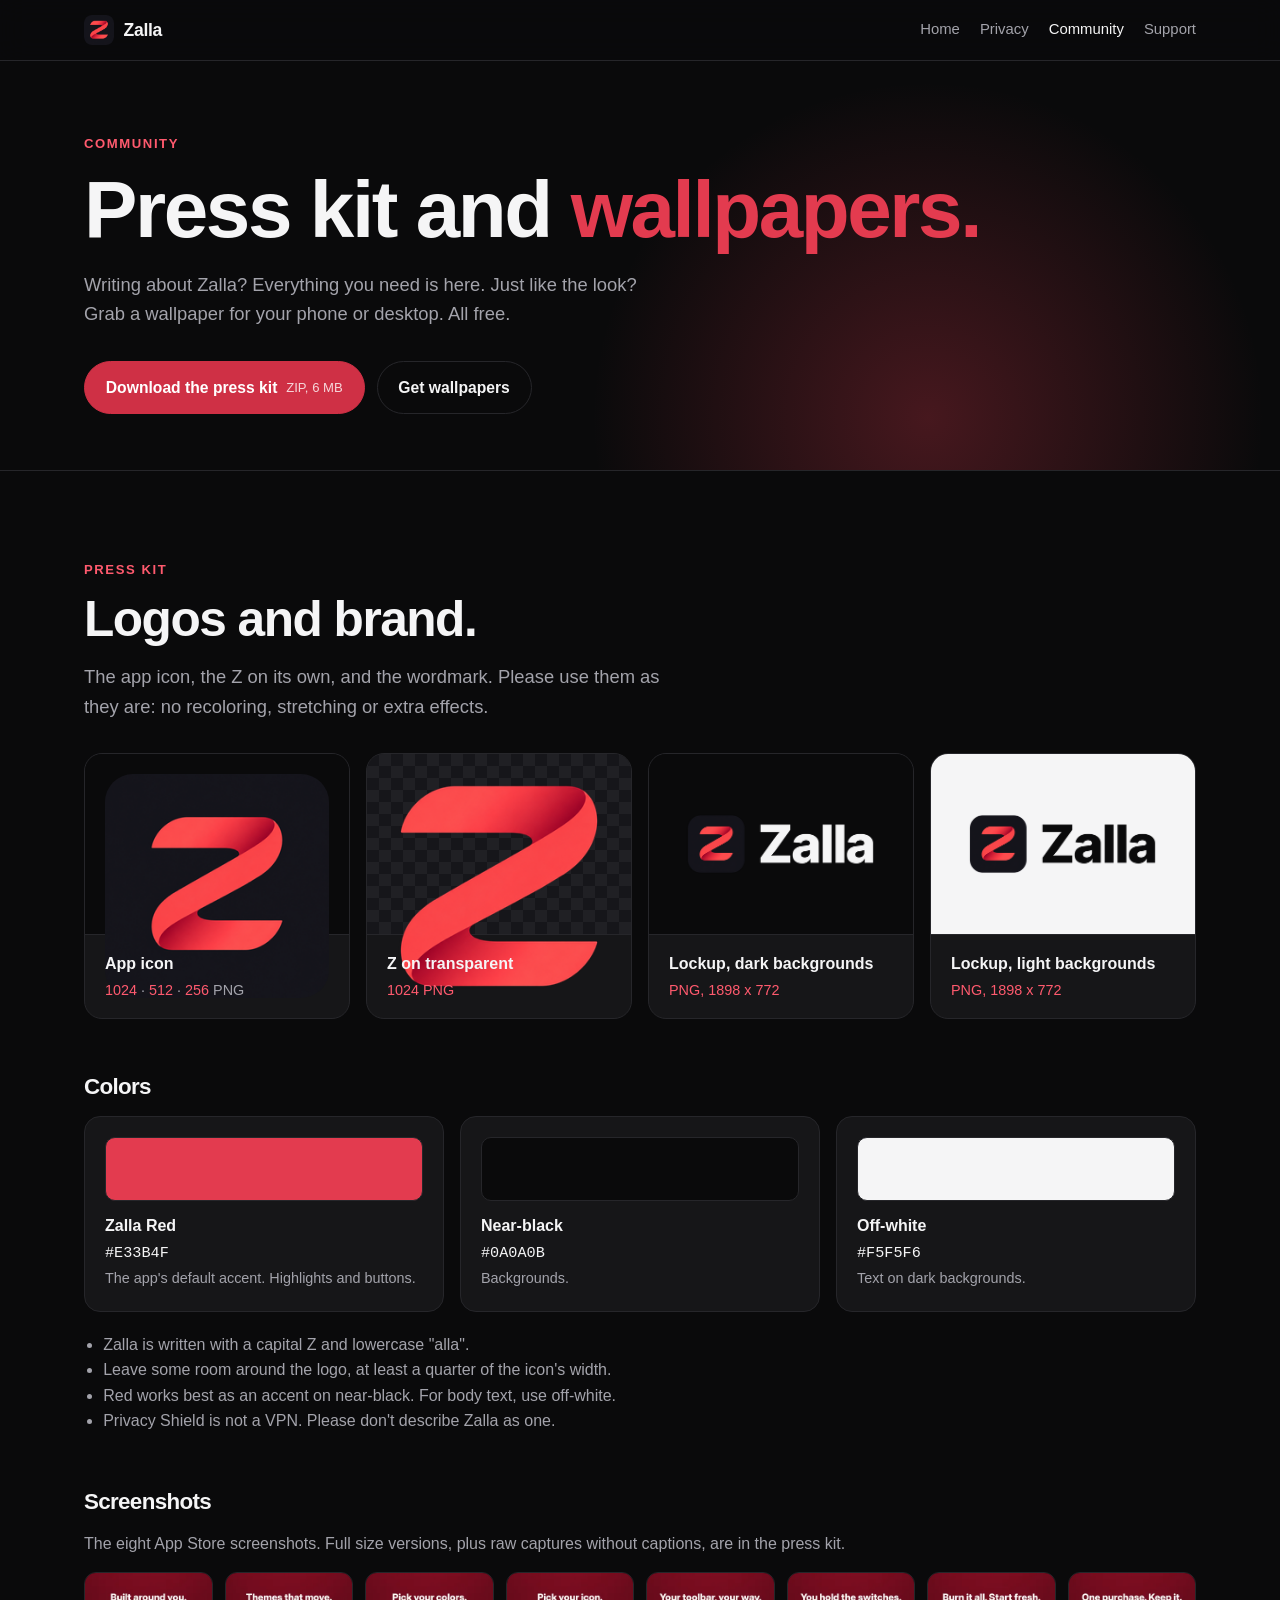
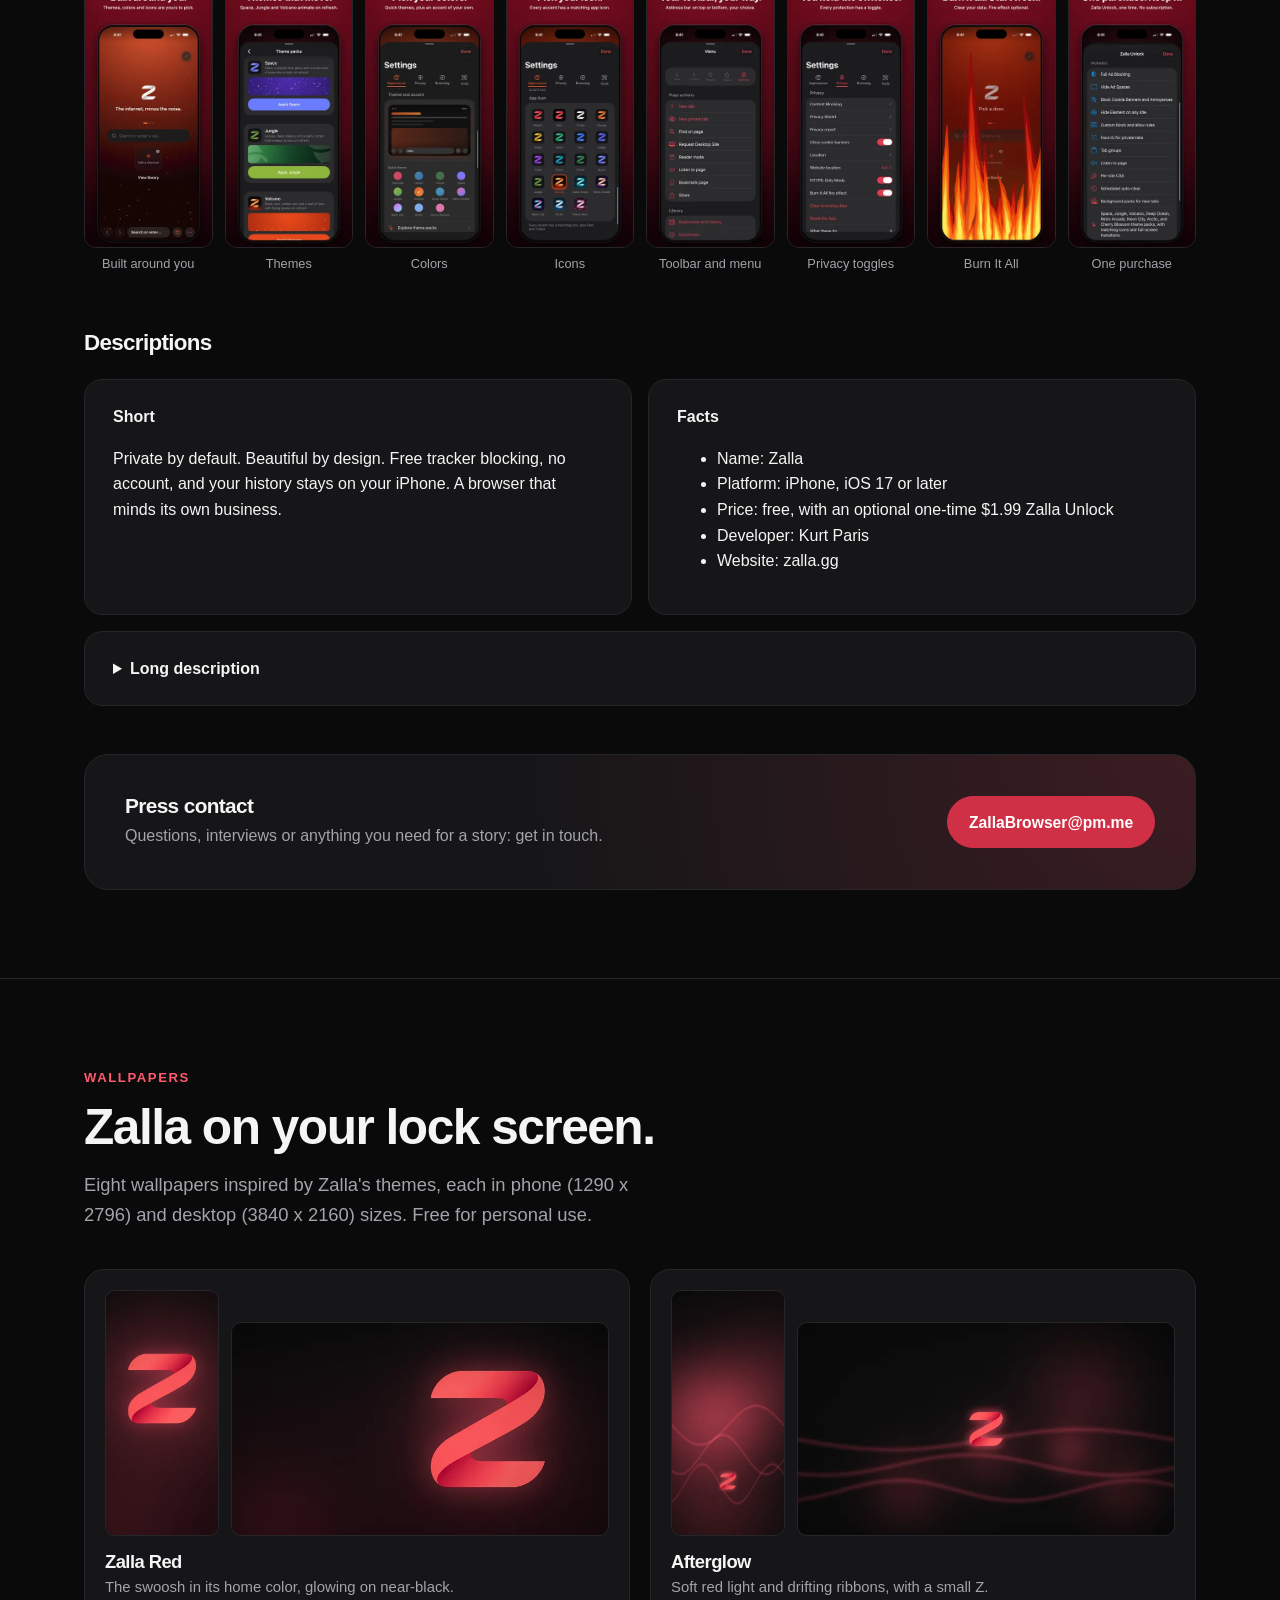
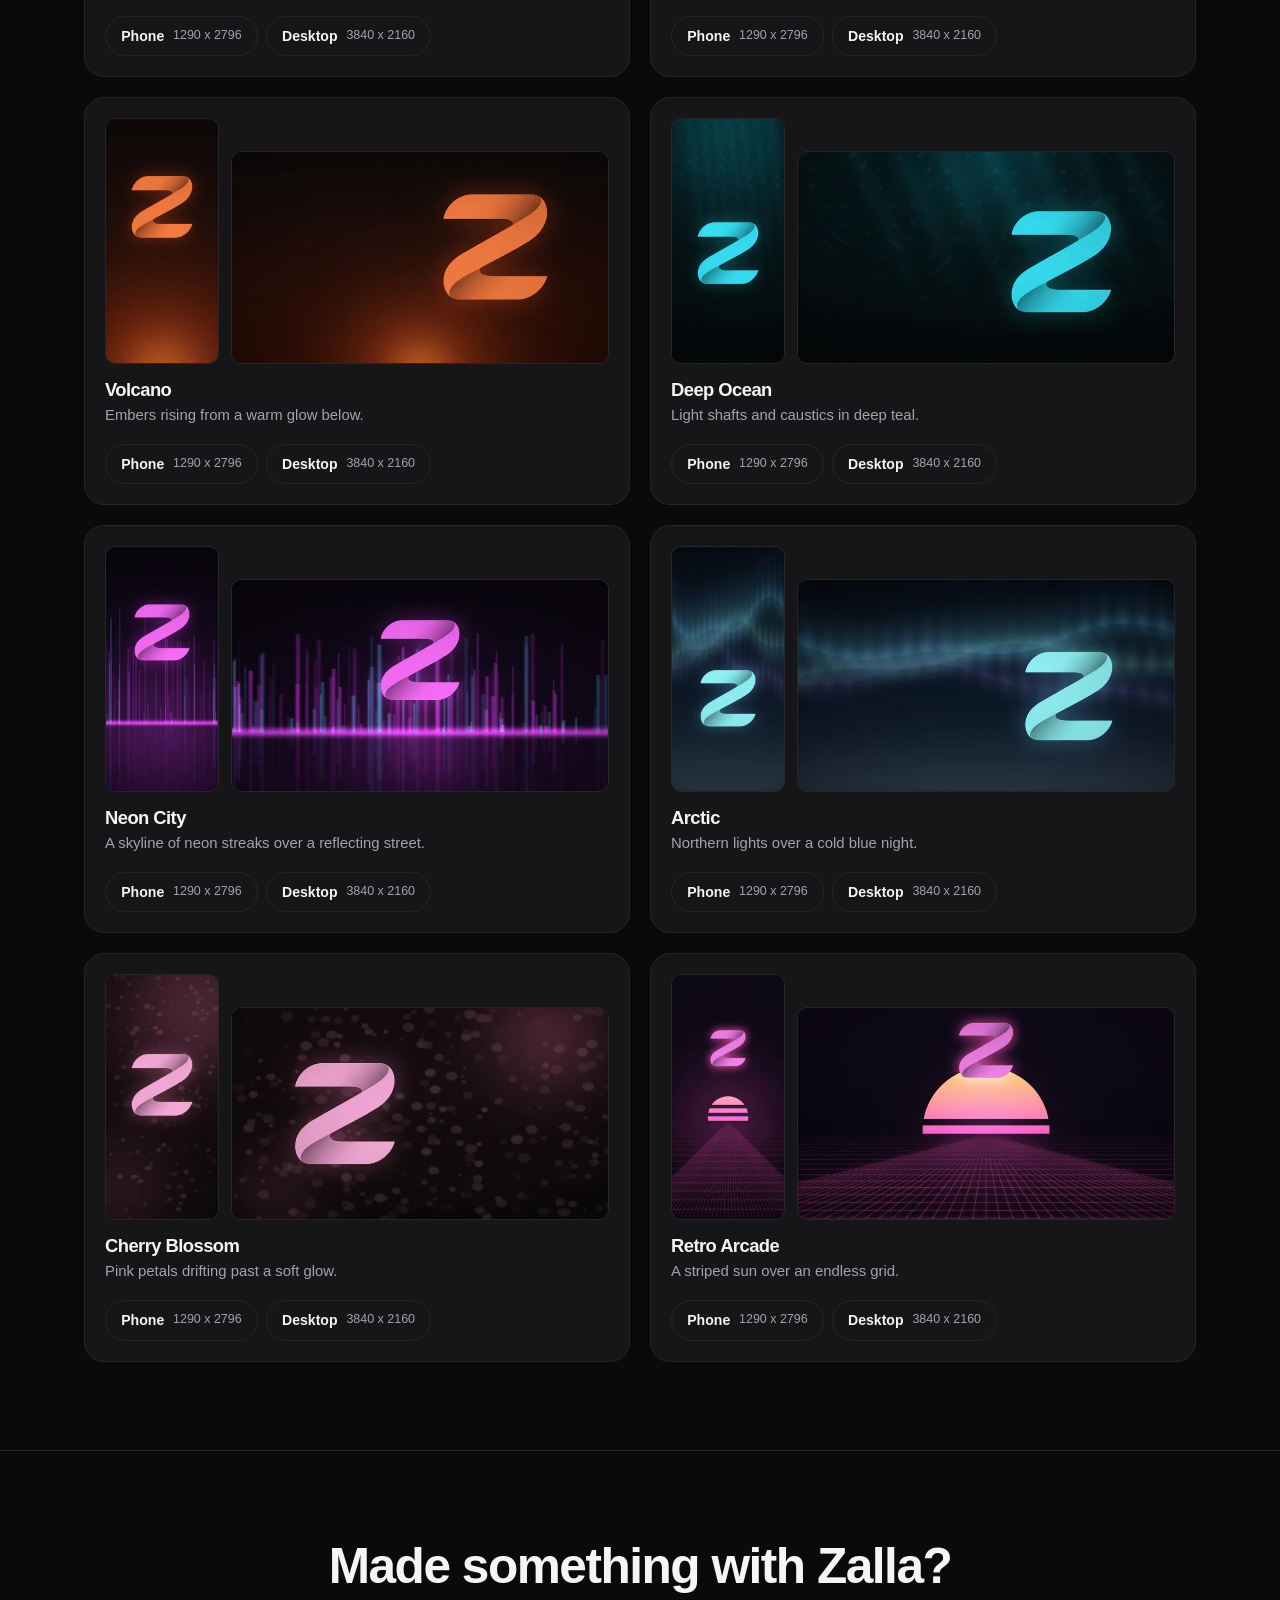
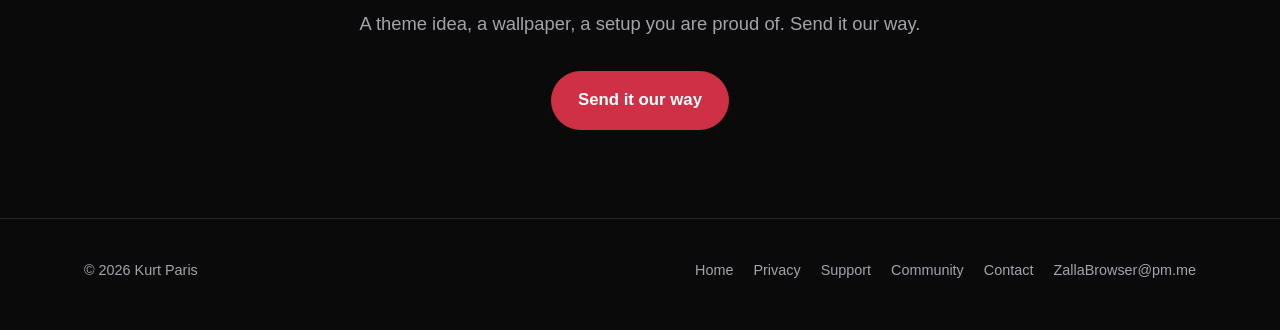
==== community/index.html @ c410292d "Community page: press kit and wallpapers" ====
<!DOCTYPE html>
<html lang="en">
<head>
<meta charset="utf-8">
<meta name="viewport" content="width=device-width, initial-scale=1">
<title>Community and press kit · Zalla</title>
<meta name="description" content="Zalla press kit with logos, brand colors, screenshots and descriptions, plus free Zalla wallpapers for iPhone and desktop.">
<link rel="canonical" href="https://zalla.gg/community/">
<meta name="theme-color" content="#0a0a0b">
<meta name="color-scheme" content="dark">
<meta name="author" content="Kurt Paris">
<link rel="icon" href="/favicon.ico" sizes="48x48">
<link rel="icon" href="/favicon.svg" type="image/svg+xml">
<link rel="icon" href="/favicon-32.png" type="image/png" sizes="32x32">
<link rel="icon" href="/favicon-16.png" type="image/png" sizes="16x16">
<link rel="apple-touch-icon" href="/apple-touch-icon.png">
<link rel="manifest" href="/site.webmanifest">
<meta property="og:type" content="website">
<meta property="og:site_name" content="Zalla">
<meta property="og:locale" content="en_US">
<meta property="og:url" content="https://zalla.gg/community/">
<meta property="og:title" content="Zalla Community: press kit and wallpapers">
<meta property="og:description" content="Logos, screenshots and brand colors for writing about Zalla, and free wallpapers for your phone and desktop.">
<meta property="og:image" content="https://zalla.gg/assets/og.png">
<meta property="og:image:secure_url" content="https://zalla.gg/assets/og.png">
<meta property="og:image:type" content="image/png">
<meta property="og:image:width" content="1200">
<meta property="og:image:height" content="630">
<meta property="og:image:alt" content="Zalla app icon and the Zalla new tab page on iPhone, with the line Built around you.">
<meta name="twitter:card" content="summary_large_image">
<meta name="twitter:title" content="Zalla Community: press kit and wallpapers">
<meta name="twitter:description" content="Logos, screenshots and brand colors for writing about Zalla, and free wallpapers for your phone and desktop.">
<meta name="twitter:image" content="https://zalla.gg/assets/og.png">
<meta name="twitter:image:alt" content="Zalla app icon and the Zalla new tab page on iPhone, with the line Built around you.">
<link rel="stylesheet" href="/assets/site.css">
<script type="application/ld+json">{"@context":"https://schema.org","@type":"WebPage","name":"Zalla Community: press kit and wallpapers","url":"https://zalla.gg/community/","isPartOf":{"@id":"https://zalla.gg/#website"},"inLanguage":"en"}</script>
</head>
<body><a class="skip" href="#main">Skip to content</a>

<header class="site-header">
  <div class="wrap">
    <a class="brand" href="/"><img src="/assets/icon-192.png" alt="" width="30" height="30"> Zalla</a>
    <nav class="site-nav" aria-label="Main">
      <a href="/">Home</a>
      <a href="/privacy/">Privacy</a>
      <a href="/community/" aria-current="page">Community</a>
      <a href="/support/">Support</a>
    </nav>
  </div>
</header>
<main id="main">
<section class="hero community-hero" style="border-top:0">
  <div class="wrap">
    <p class="eyebrow">Community</p>
    <h1>Press kit and <em>wallpapers.</em></h1>
    <p class="lede">Writing about Zalla? Everything you need is here. Just like the look? Grab a wallpaper for your phone or desktop. All free.</p>
    <div class="actions">
      <a class="btn btn-red" href="/community/zalla-press-kit.zip" download>Download the press kit <span class="btn-note">ZIP, 6 MB</span></a>
      <a class="btn" href="#wallpapers">Get wallpapers</a>
    </div>
  </div>
</section>

<section id="press">
  <div class="wrap">
    <p class="eyebrow">Press kit</p>
    <h2>Logos and brand.</h2>
    <p class="lede">The app icon, the Z on its own, and the wordmark. Please use them as they are: no recoloring, stretching or extra effects.</p>
    <div class="logo-grid">
      <figure class="logo-card"><div class="logo-stage dark"><img src="/community/press/zalla-icon-256.png" width="128" height="128" loading="lazy" decoding="async" alt="Zalla app icon" style="border-radius:28px"></div><figcaption><strong>App icon</strong><span><a href="/community/press/zalla-icon-1024.png" download>1024</a> · <a href="/community/press/zalla-icon-512.png" download>512</a> · <a href="/community/press/zalla-icon-256.png" download>256</a> PNG</span></figcaption></figure>
      <figure class="logo-card"><div class="logo-stage checker"><img src="/community/press/zalla-z-transparent-preview.webp" width="128" height="128" loading="lazy" decoding="async" alt="Zalla Z swoosh on a transparent background"></div><figcaption><strong>Z on transparent</strong><span><a href="/community/press/zalla-z-transparent-1024.png" download>1024 PNG</a></span></figcaption></figure>
      <figure class="logo-card"><div class="logo-stage dark"><img src="/community/press/zalla-lockup-on-dark-preview.webp" width="474" height="193" loading="lazy" decoding="async" alt="Zalla icon and wordmark for dark backgrounds"></div><figcaption><strong>Lockup, dark backgrounds</strong><span><a href="/community/press/zalla-lockup-on-dark.png" download>PNG, 1898 x 772</a></span></figcaption></figure>
      <figure class="logo-card"><div class="logo-stage light"><img src="/community/press/zalla-lockup-on-light-preview.webp" width="474" height="193" loading="lazy" decoding="async" alt="Zalla icon and wordmark for light backgrounds"></div><figcaption><strong>Lockup, light backgrounds</strong><span><a href="/community/press/zalla-lockup-on-light.png" download>PNG, 1898 x 772</a></span></figcaption></figure>
    </div>

    <h3 class="sub">Colors</h3>
    <div class="swatches">
      <div class="swatch"><span class="chipc" style="background:#E33B4F"></span><strong>Zalla Red</strong><code>#E33B4F</code><span>The app's default accent. Highlights and buttons.</span></div>
      <div class="swatch"><span class="chipc" style="background:#0A0A0B"></span><strong>Near-black</strong><code>#0A0A0B</code><span>Backgrounds.</span></div>
      <div class="swatch"><span class="chipc" style="background:#F5F5F6"></span><strong>Off-white</strong><code>#F5F5F6</code><span>Text on dark backgrounds.</span></div>
    </div>
    <ul class="usage">
      <li>Zalla is written with a capital Z and lowercase "alla".</li>
      <li>Leave some room around the logo, at least a quarter of the icon's width.</li>
      <li>Red works best as an accent on near-black. For body text, use off-white.</li>
      <li>Privacy Shield is not a VPN. Please don't describe Zalla as one.</li>
    </ul>

    <h3 class="sub">Screenshots</h3>
    <p class="muted">The eight App Store screenshots. Full size versions, plus raw captures without captions, are in the press kit.</p>
    <div class="slides">
      <figure><img src="/community/press/slides/01-built-around-you.webp" width="300" height="649" loading="lazy" decoding="async" alt="App Store screenshot: Built around you"><figcaption>Built around you</figcaption></figure>
      <figure><img src="/community/press/slides/02-themes.webp" width="300" height="649" loading="lazy" decoding="async" alt="App Store screenshot: Themes"><figcaption>Themes</figcaption></figure>
      <figure><img src="/community/press/slides/03-colors.webp" width="300" height="649" loading="lazy" decoding="async" alt="App Store screenshot: Colors"><figcaption>Colors</figcaption></figure>
      <figure><img src="/community/press/slides/04-icons.webp" width="300" height="649" loading="lazy" decoding="async" alt="App Store screenshot: Icons"><figcaption>Icons</figcaption></figure>
      <figure><img src="/community/press/slides/05-toolbar-menu.webp" width="300" height="649" loading="lazy" decoding="async" alt="App Store screenshot: Toolbar and menu"><figcaption>Toolbar and menu</figcaption></figure>
      <figure><img src="/community/press/slides/06-toggles.webp" width="300" height="649" loading="lazy" decoding="async" alt="App Store screenshot: Privacy toggles"><figcaption>Privacy toggles</figcaption></figure>
      <figure><img src="/community/press/slides/07-burn-it-all.webp" width="300" height="649" loading="lazy" decoding="async" alt="App Store screenshot: Burn It All"><figcaption>Burn It All</figcaption></figure>
      <figure><img src="/community/press/slides/08-one-purchase.webp" width="300" height="649" loading="lazy" decoding="async" alt="App Store screenshot: One purchase"><figcaption>One purchase</figcaption></figure>
    </div>

    <h3 class="sub">Descriptions</h3>
    <div class="duo">
      <section class="doc-card"><h4>Short</h4><p>Private by default. Beautiful by design. Free tracker blocking, no account, and your history stays on your iPhone. A browser that minds its own business.</p></section>
      <section class="doc-card"><h4>Facts</h4><ul><li>Name: Zalla</li><li>Platform: iPhone, iOS 17 or later</li><li>Price: free, with an optional one-time $1.99 Zalla Unlock</li><li>Developer: Kurt Paris</li><li>Website: zalla.gg</li></ul></section>
    </div>
    <details class="doc-card longdesc"><summary>Long description</summary>
<p>Zalla is a private, local-first web browser for iPhone. Built around you.</p>
<p>Private by default. Beautiful by design.</p>
<p>There is no account, no sign-in and no analytics. Your history, bookmarks and settings live on your iPhone, which is conveniently where you are.</p>
<h4>Privacy, without the homework</h4>
<ul>
<li>Blocks known trackers and common ad networks, free and on by default</li>
<li>HTTPS-Only mode, on by default, with a clear warning before an insecure page</li>
<li>Private tabs with their own throwaway website storage, kept out of your history</li>
<li>Cookie banner closer that only ever picks reject or necessary, never accept</li>
<li>Privacy Report that counts what Zalla actually did: links cleaned, HTTPS upgrades and banners closed. No made-up &quot;trackers blocked&quot; number</li>
<li>Website location is Ask by default, or Never. A site you allow gets your location through Apple&#x27;s web engine. Zalla itself never receives it</li>
</ul>
<h4>Privacy Shield (not a VPN)</h4>
<ul>
<li>Cleans tracking tags like utm_source and fbclid out of links</li>
<li>Trims the referrer, so the next site sees where you came from, not the exact page</li>
<li>Optional fingerprinting protection</li>
<li>Optional encrypted DNS for Zalla&#x27;s own requests. iOS does not let an app change this for web pages, and we would rather say so than pretend</li>
<li>Use your own HTTP or SOCKS5 proxy, if you have one</li>
</ul>
<p>Privacy Shield does not hide your IP address. Sites and your search engine still see the requests you make.</p>
<h4>Burn It All</h4>
<p>One button closes every tab, erases history, cookies and site data, then opens a fresh tab so nothing lingers. It asks first. Bookmarks and downloads stay put. The fire effect is optional.</p>
<h4>Search your way</h4>
<ul>
<li>Pick from several popular search engines, or add your own</li>
<li>Press and hold the engine label to switch</li>
<li>Optional city for local searches, typed by you and stored on your iPhone. No GPS</li>
</ul>
<h4>Make it yours</h4>
<ul>
<li>Address bar on top or bottom, with Classic, Compact or Quick Action toolbars</li>
<li>Themes, a custom accent color and matching app icons</li>
<li>New tab page with your shortcuts, backgrounds and short sayings</li>
<li>Home Screen and Lock Screen widgets: Search, Favorites, Burn It All and Privacy Report</li>
<li>Quick actions on the app icon</li>
</ul>
<h4>Everyday tools</h4>
<ul>
<li>Reader mode, find on page, page zoom and request desktop site</li>
<li>Downloads, plus Export As for images (PNG, JPEG and HEIC where your iPhone supports them)</li>
<li>Tab restore, swipe to close tabs, pull to refresh, edge swipe back and forward</li>
<li>Network speed test, run only when you tap it</li>
<li>Works with Apple Passwords through AutoFill. Zalla has no password vault of its own, on purpose</li>
</ul>
<h4>Zalla Unlock (one time, no subscription)</h4>
<p>The browser is free. One optional purchase adds:</p>
<ul>
<li>Full ad blocking, hidden ad spaces, and cookie banner and annoyance lists</li>
<li>Hide Element on any site, plus custom block and allow rules</li>
<li>Face ID for private tabs</li>
<li>Tab groups, listen to page and per-site CSS</li>
<li>Scheduled auto-clear</li>
<li>Background packs and eight animated theme packs with matching icons</li>
</ul>
<p>There is also a tip jar. Tips are a thank you and unlock nothing, apart from our gratitude.</p>
<h4>Made by one person</h4>
<p>Zalla is built by Kurt Paris, a solo developer. Feedback really does steer what happens next: ZallaBrowser@pm.me</p>
<p>Requires iOS 17 or later.</p>
<p>Support: zalla.gg/support</p>
<p>Privacy: zalla.gg/privacy</p>
    </details>

    <div class="contact-card press-contact">
      <div><h3>Press contact</h3><p class="muted">Questions, interviews or anything you need for a story: get in touch.</p></div>
      <a class="btn btn-red" href="mailto:ZallaBrowser@pm.me?subject=Zalla%20press">ZallaBrowser@pm.me</a>
    </div>
  </div>
</section>

<section id="wallpapers">
  <div class="wrap">
    <p class="eyebrow">Wallpapers</p>
    <h2>Zalla on your lock screen.</h2>
    <p class="lede">Eight wallpapers inspired by Zalla's themes, each in phone (1290 x 2796) and desktop (3840 x 2160) sizes. Free for personal use.</p>
    <div class="wp-grid">
      <article class="wp">
        <div class="wp-shots">
          <img class="wp-phone" src="/community/wallpapers/thumbs/zalla-red-phone.webp" width="360" height="780" loading="lazy" decoding="async" alt="Zalla Red wallpaper, phone size">
          <img class="wp-desk" src="/community/wallpapers/thumbs/zalla-red-desktop.webp" width="720" height="405" loading="lazy" decoding="async" alt="Zalla Red wallpaper, desktop size">
        </div>
        <h3>Zalla Red</h3>
        <p>The swoosh in its home color, glowing on near-black.</p>
        <div class="wp-dl"><a class="btn btn-sm" href="/community/wallpapers/zalla-red-phone.jpg" download>Phone <span>1290 x 2796</span></a><a class="btn btn-sm" href="/community/wallpapers/zalla-red-desktop.jpg" download>Desktop <span>3840 x 2160</span></a></div>
      </article>
      <article class="wp">
        <div class="wp-shots">
          <img class="wp-phone" src="/community/wallpapers/thumbs/zalla-afterglow-phone.webp" width="360" height="780" loading="lazy" decoding="async" alt="Afterglow wallpaper, phone size">
          <img class="wp-desk" src="/community/wallpapers/thumbs/zalla-afterglow-desktop.webp" width="720" height="405" loading="lazy" decoding="async" alt="Afterglow wallpaper, desktop size">
        </div>
        <h3>Afterglow</h3>
        <p>Soft red light and drifting ribbons, with a small Z.</p>
        <div class="wp-dl"><a class="btn btn-sm" href="/community/wallpapers/zalla-afterglow-phone.jpg" download>Phone <span>1290 x 2796</span></a><a class="btn btn-sm" href="/community/wallpapers/zalla-afterglow-desktop.jpg" download>Desktop <span>3840 x 2160</span></a></div>
      </article>
      <article class="wp">
        <div class="wp-shots">
          <img class="wp-phone" src="/community/wallpapers/thumbs/zalla-volcano-phone.webp" width="360" height="780" loading="lazy" decoding="async" alt="Volcano wallpaper, phone size">
          <img class="wp-desk" src="/community/wallpapers/thumbs/zalla-volcano-desktop.webp" width="720" height="405" loading="lazy" decoding="async" alt="Volcano wallpaper, desktop size">
        </div>
        <h3>Volcano</h3>
        <p>Embers rising from a warm glow below.</p>
        <div class="wp-dl"><a class="btn btn-sm" href="/community/wallpapers/zalla-volcano-phone.jpg" download>Phone <span>1290 x 2796</span></a><a class="btn btn-sm" href="/community/wallpapers/zalla-volcano-desktop.jpg" download>Desktop <span>3840 x 2160</span></a></div>
      </article>
      <article class="wp">
        <div class="wp-shots">
          <img class="wp-phone" src="/community/wallpapers/thumbs/zalla-deep-ocean-phone.webp" width="360" height="780" loading="lazy" decoding="async" alt="Deep Ocean wallpaper, phone size">
          <img class="wp-desk" src="/community/wallpapers/thumbs/zalla-deep-ocean-desktop.webp" width="720" height="405" loading="lazy" decoding="async" alt="Deep Ocean wallpaper, desktop size">
        </div>
        <h3>Deep Ocean</h3>
        <p>Light shafts and caustics in deep teal.</p>
        <div class="wp-dl"><a class="btn btn-sm" href="/community/wallpapers/zalla-deep-ocean-phone.jpg" download>Phone <span>1290 x 2796</span></a><a class="btn btn-sm" href="/community/wallpapers/zalla-deep-ocean-desktop.jpg" download>Desktop <span>3840 x 2160</span></a></div>
      </article>
      <article class="wp">
        <div class="wp-shots">
          <img class="wp-phone" src="/community/wallpapers/thumbs/zalla-neon-city-phone.webp" width="360" height="780" loading="lazy" decoding="async" alt="Neon City wallpaper, phone size">
          <img class="wp-desk" src="/community/wallpapers/thumbs/zalla-neon-city-desktop.webp" width="720" height="405" loading="lazy" decoding="async" alt="Neon City wallpaper, desktop size">
        </div>
        <h3>Neon City</h3>
        <p>A skyline of neon streaks over a reflecting street.</p>
        <div class="wp-dl"><a class="btn btn-sm" href="/community/wallpapers/zalla-neon-city-phone.jpg" download>Phone <span>1290 x 2796</span></a><a class="btn btn-sm" href="/community/wallpapers/zalla-neon-city-desktop.jpg" download>Desktop <span>3840 x 2160</span></a></div>
      </article>
      <article class="wp">
        <div class="wp-shots">
          <img class="wp-phone" src="/community/wallpapers/thumbs/zalla-arctic-phone.webp" width="360" height="780" loading="lazy" decoding="async" alt="Arctic wallpaper, phone size">
          <img class="wp-desk" src="/community/wallpapers/thumbs/zalla-arctic-desktop.webp" width="720" height="405" loading="lazy" decoding="async" alt="Arctic wallpaper, desktop size">
        </div>
        <h3>Arctic</h3>
        <p>Northern lights over a cold blue night.</p>
        <div class="wp-dl"><a class="btn btn-sm" href="/community/wallpapers/zalla-arctic-phone.jpg" download>Phone <span>1290 x 2796</span></a><a class="btn btn-sm" href="/community/wallpapers/zalla-arctic-desktop.jpg" download>Desktop <span>3840 x 2160</span></a></div>
      </article>
      <article class="wp">
        <div class="wp-shots">
          <img class="wp-phone" src="/community/wallpapers/thumbs/zalla-cherry-blossom-phone.webp" width="360" height="780" loading="lazy" decoding="async" alt="Cherry Blossom wallpaper, phone size">
          <img class="wp-desk" src="/community/wallpapers/thumbs/zalla-cherry-blossom-desktop.webp" width="720" height="405" loading="lazy" decoding="async" alt="Cherry Blossom wallpaper, desktop size">
        </div>
        <h3>Cherry Blossom</h3>
        <p>Pink petals drifting past a soft glow.</p>
        <div class="wp-dl"><a class="btn btn-sm" href="/community/wallpapers/zalla-cherry-blossom-phone.jpg" download>Phone <span>1290 x 2796</span></a><a class="btn btn-sm" href="/community/wallpapers/zalla-cherry-blossom-desktop.jpg" download>Desktop <span>3840 x 2160</span></a></div>
      </article>
      <article class="wp">
        <div class="wp-shots">
          <img class="wp-phone" src="/community/wallpapers/thumbs/zalla-retro-arcade-phone.webp" width="360" height="780" loading="lazy" decoding="async" alt="Retro Arcade wallpaper, phone size">
          <img class="wp-desk" src="/community/wallpapers/thumbs/zalla-retro-arcade-desktop.webp" width="720" height="405" loading="lazy" decoding="async" alt="Retro Arcade wallpaper, desktop size">
        </div>
        <h3>Retro Arcade</h3>
        <p>A striped sun over an endless grid.</p>
        <div class="wp-dl"><a class="btn btn-sm" href="/community/wallpapers/zalla-retro-arcade-phone.jpg" download>Phone <span>1290 x 2796</span></a><a class="btn btn-sm" href="/community/wallpapers/zalla-retro-arcade-desktop.jpg" download>Desktop <span>3840 x 2160</span></a></div>
      </article>
    </div>
  </div>
</section>

<section class="closer">
  <div class="wrap">
    <h2>Made something with Zalla?</h2>
    <p class="lede">A theme idea, a wallpaper, a setup you are proud of. Send it our way.</p>
    <a class="btn btn-red btn-lg" href="mailto:ZallaBrowser@pm.me?subject=Made%20with%20Zalla">Send it our way</a>
  </div>
</section>
</main>
<footer class="site-footer">
  <div class="wrap">
    <span>&copy; 2026 Kurt Paris</span>
    <nav aria-label="Footer"><a href="/">Home</a><a href="/privacy/">Privacy</a><a href="/support/">Support</a><a href="/community/">Community</a><a href="/#contact">Contact</a><a href="mailto:ZallaBrowser@pm.me">ZallaBrowser@pm.me</a></nav>
  </div>
</footer>
</body>
</html>
---- assets/site.css ----
:root{color-scheme:dark;--bg:#0a0a0b;--bg2:#121214;--card:#161618;--line:#26262a;--text:#f5f5f6;--muted:#a3a3ab;--red:#E33B4F;--red2:#ff5a6e;--max:72rem}
*{box-sizing:border-box}
html{scroll-behavior:smooth}
body{margin:0;background:var(--bg);color:var(--text);font-family:-apple-system,BlinkMacSystemFont,"SF Pro Text","Segoe UI",Roboto,Helvetica,Arial,sans-serif;line-height:1.6;-webkit-font-smoothing:antialiased}
a{color:var(--red2);text-decoration:none}
a:hover{text-decoration:underline}
img{max-width:100%;height:auto;display:block}
.wrap{max-width:var(--max);margin:0 auto;padding:0 1.25rem}
.site-header{position:sticky;top:0;z-index:10;background:rgba(10,10,11,.82);backdrop-filter:saturate(1.4) blur(14px);-webkit-backdrop-filter:saturate(1.4) blur(14px);border-bottom:1px solid var(--line)}
.site-header .wrap{display:flex;align-items:center;justify-content:space-between;gap:1rem;height:60px}
.brand{display:flex;align-items:center;gap:.6rem;color:var(--text);font-weight:700;font-size:1.1rem;letter-spacing:-.02em}
.brand:hover{text-decoration:none}
.brand img{width:30px;height:30px;border-radius:8px}
.site-nav{display:flex;gap:1.25rem;font-size:.93rem}
.site-nav a{color:var(--muted)}
.site-nav a:hover,.site-nav a[aria-current=page]{color:var(--text);text-decoration:none}
@media(max-width:640px){.site-nav .opt{display:none}}
h1,h2,h3{letter-spacing:-.03em;line-height:1.1;margin:0}
.eyebrow{color:var(--red2);font-weight:600;font-size:.82rem;letter-spacing:.12em;text-transform:uppercase;margin:0 0 .75rem}
.lede{color:var(--muted);font-size:1.15rem;max-width:36rem}
.btn{display:inline-flex;align-items:center;gap:.55rem;padding:.8rem 1.3rem;border-radius:999px;font-weight:600;font-size:.98rem;border:1px solid var(--line);color:var(--text)}
.btn:hover{text-decoration:none;border-color:#3a3a40}
.btn-red{background:#cf3045;border-color:#cf3045;color:#fff}
.btn-red:hover{background:#b8283b;border-color:#b8283b}
.btn-soon{background:#fff;color:#000;border-color:#fff;cursor:default}
.btn-soon small{display:block;font-size:.68rem;font-weight:500;opacity:.7;line-height:1}
.btn-soon span{line-height:1.15;text-align:left}
.hero{position:relative;overflow:hidden;padding:5.5rem 0 4rem}
.hero::before{content:"";position:absolute;inset:-30% -10% auto auto;width:60rem;height:60rem;background:radial-gradient(closest-side,rgba(227,59,79,.28),transparent 70%);pointer-events:none}
.hero .wrap{position:relative;display:grid;grid-template-columns:1.1fr .9fr;gap:3rem;align-items:center}
.hero h1{font-size:clamp(2.8rem,6.5vw,5rem);font-weight:800}
.hero h1 em{font-style:normal;color:var(--red)}
.hero .tag{font-size:1.25rem;font-weight:600;margin:1.25rem 0 .5rem}
.hero .actions{display:flex;flex-wrap:wrap;gap:.75rem;margin-top:2rem}
.hero .fine{color:var(--muted);font-size:.85rem;margin-top:1rem}
.phones{display:flex;justify-content:center;gap:1rem}
.phone{border-radius:2.2rem;border:6px solid #1f1f22;overflow:hidden;background:#000;box-shadow:0 30px 80px rgba(0,0,0,.6),0 0 0 1px #2c2c30}
.phones .phone{width:46%}
.phones .phone:nth-child(2){transform:translateY(2.5rem)}
section{padding:5.5rem 0;border-top:1px solid var(--line)}
section h2{font-size:clamp(2rem,4.2vw,3.1rem);font-weight:800;max-width:44rem}
section .lede{margin:1rem 0 0}
.showcase{display:grid;grid-template-columns:repeat(4,1fr);gap:1.5rem;margin-top:3rem}
.showcase figure{margin:0}
.showcase figcaption{margin-top:1rem}
.showcase figcaption strong{display:block;font-size:1.05rem}
.showcase figcaption span{color:var(--muted);font-size:.93rem}
.chips{display:flex;flex-wrap:wrap;gap:.5rem;margin-top:2rem}
.chip{border:1px solid var(--line);background:var(--card);border-radius:999px;padding:.35rem .85rem;font-size:.88rem;color:var(--muted)}
.split{display:grid;grid-template-columns:1fr 1fr;gap:3rem;align-items:center;margin-top:3rem}
.split .phones .phone{width:42%}
.list{list-style:none;padding:0;margin:0;display:grid;gap:1.25rem}
.list li{padding-left:1.4rem;position:relative}
.list li::before{content:"";position:absolute;left:0;top:.6rem;width:.5rem;height:.5rem;border-radius:2px;background:var(--red)}
.list strong{display:block}
.list span{color:var(--muted)}
.note{margin-top:2rem;padding:1rem 1.25rem;border:1px solid var(--line);border-left:3px solid var(--red);border-radius:10px;background:var(--bg2);color:var(--muted);font-size:.95rem}
.note strong{color:var(--text)}
.grid{display:grid;grid-template-columns:repeat(3,1fr);gap:1rem;margin-top:3rem}
.cell{background:var(--card);border:1px solid var(--line);border-radius:18px;padding:1.5rem}
.cell h3{font-size:1.1rem;margin-bottom:.4rem;letter-spacing:-.01em}
.cell p{margin:0;color:var(--muted);font-size:.95rem}
.pricing{display:grid;grid-template-columns:repeat(3,1fr);gap:1rem;margin-top:3rem}
.plan{background:var(--card);border:1px solid var(--line);border-radius:20px;padding:2rem 1.75rem;display:flex;flex-direction:column}
.plan.hl{border-color:var(--red);background:linear-gradient(180deg,rgba(227,59,79,.12),var(--card) 55%)}
.plan h3{font-size:1.15rem}
.price{font-size:2.6rem;font-weight:800;letter-spacing:-.04em;margin:.75rem 0 .25rem}
.price small{font-size:1rem;color:var(--muted);font-weight:500;letter-spacing:0}
.plan p{color:var(--muted);margin:.25rem 0 1rem;font-size:.95rem}
.plan ul{margin:0;padding-left:1.1rem;color:var(--text);font-size:.95rem}
.plan li{margin:.3rem 0}
.faq{margin-top:2.5rem;max-width:48rem}
.faq details{border-bottom:1px solid var(--line);padding:1.1rem 0}
.faq summary{cursor:pointer;font-weight:600;font-size:1.08rem;list-style:none;display:flex;justify-content:space-between;gap:1rem}
.faq summary::-webkit-details-marker{display:none}
.faq summary::after{content:"+";color:var(--red2);font-weight:400;font-size:1.4rem;line-height:1}
.faq details[open] summary::after{content:"\2212"}
.faq details p{color:var(--muted);margin:.75rem 0 0}
.closer{text-align:center}
.closer h2{margin:0 auto}
.closer .lede{margin:1rem auto 2rem}
.site-footer{border-top:1px solid var(--line);padding:2.5rem 0 3rem;color:var(--muted);font-size:.9rem}
.site-footer .wrap{display:flex;flex-wrap:wrap;justify-content:space-between;gap:1rem;align-items:center}
.site-footer nav{display:flex;gap:1.25rem;flex-wrap:wrap}
.site-footer a{color:var(--muted)}
.site-footer a:hover{color:var(--text)}
/* document pages (privacy, support) */
.doc{max-width:44rem;margin:0 auto;padding:3.5rem 1.25rem 5rem}
.doc h1{font-size:clamp(2rem,5vw,2.8rem);font-weight:800;margin:0 0 .5rem}
.doc h2{font-size:1.3rem;margin:2.5rem 0 .65rem;letter-spacing:-.02em}
.doc .lede{font-size:1.05rem;margin-bottom:1.5rem}
.doc ul{padding-left:1.2rem}
.doc li{margin:.3rem 0}
.doc .card{background:var(--card);border:1px solid var(--line);border-radius:16px;padding:1.5rem;margin-top:1.5rem}
@media(max-width:960px){
 .hero .wrap,.split{grid-template-columns:1fr}
 .hero{padding:3.5rem 0 3rem}
 .showcase{grid-template-columns:repeat(2,1fr)}
 .grid,.pricing{grid-template-columns:1fr 1fr}
}
@media(max-width:600px){
 section{padding:4rem 0}
 .grid,.pricing{grid-template-columns:1fr}
 .showcase{gap:1rem}
 .phone{border-width:4px;border-radius:1.5rem}
 .phones .phone{width:44%}
 .phones .phone:nth-child(2){transform:translateY(1.25rem)}
 .split .phones .phone{width:34%}
 .showcase .phone{width:70%;margin:0 auto}
 .showcase figcaption span{font-size:.85rem}
}

.skip{position:absolute;left:1rem;top:-3rem;z-index:100;background:var(--red);color:#fff;padding:.6rem 1rem;border-radius:8px;font-weight:600}
.skip:focus{top:1rem;text-decoration:none}
:focus-visible{outline:2px solid var(--red2);outline-offset:3px;border-radius:6px}
.faq summary:focus-visible{outline-offset:6px}
.notfound{text-align:left;min-height:50vh}
.notfound .btn{margin:1rem .5rem 0 0}
@media(prefers-reduced-motion:reduce){html{scroll-behavior:auto}*,*::before,*::after{animation:none!important;transition:none!important}}
main p a:not(.btn),main li a:not(.btn),.lede a{text-decoration:underline;text-underline-offset:2px}

.btn-lg{padding:.95rem 1.6rem;font-size:1.05rem}
.contact{border-top:1px solid var(--line)}
.contact-card{display:flex;flex-wrap:wrap;justify-content:space-between;align-items:center;gap:2rem;padding:2.5rem;border:1px solid var(--line);border-radius:24px;background:radial-gradient(circle at 100% 0,rgba(227,59,79,.18),transparent 60%),var(--card)}
.contact-card .lede{margin-bottom:0}
.contact-actions{text-align:center}
.contact-actions .fine{color:var(--muted);font-size:.9rem;margin:.6rem 0 0}
.doc-wide{max-width:60rem}
.support-hero{display:flex;flex-wrap:wrap;justify-content:space-between;align-items:flex-end;gap:1.5rem;padding-bottom:2rem;border-bottom:1px solid var(--line)}
.support-hero .lede{margin-bottom:.5rem}
.support-hero p{margin-top:0}
.support-cta .fine{color:var(--muted);font-size:.88rem;margin:.6rem 0 0}
.facts{display:grid;grid-template-columns:repeat(3,1fr);gap:1rem;margin:2rem 0}
.facts div{background:var(--card);border:1px solid var(--line);border-radius:14px;padding:1rem 1.25rem}
.facts dt{color:var(--muted);font-size:.8rem;text-transform:uppercase;letter-spacing:.1em}
.facts dd{margin:.2rem 0 0;font-weight:600}
.doc-card{background:var(--card);border:1px solid var(--line);border-radius:18px;padding:1.5rem 1.75rem;margin:1rem 0}
.doc-card h2{margin-top:0}
.fixes{display:grid;grid-template-columns:repeat(2,1fr);gap:1rem}
.fix{background:var(--card);border:1px solid var(--line);border-radius:16px;padding:1.25rem 1.4rem}
.fix h3{font-size:1.05rem;margin:0 0 .4rem;letter-spacing:-.01em}
.fix p{margin:0;color:var(--muted);font-size:.95rem}
.duo{display:grid;grid-template-columns:1fr 1fr;gap:1rem;margin-top:1.5rem}
.duo .doc-card{margin:0}
@media(max-width:700px){.facts,.fixes,.duo{grid-template-columns:1fr}.contact-card{padding:1.75rem}.contact-actions{text-align:left}}

.community-hero{padding:4.5rem 0 3.5rem}
.community-hero .wrap{display:block}
.btn-note{font-weight:500;opacity:.8;font-size:.82rem}
.btn-sm{padding:.5rem .95rem;font-size:.88rem}
.btn-sm span{color:var(--muted);font-weight:500;font-size:.78rem}
.sub{font-size:1.4rem;margin:3.5rem 0 1rem}
.muted{color:var(--muted)}
.logo-grid{display:grid;grid-template-columns:repeat(4,1fr);gap:1rem;margin-top:2rem}
.logo-card{margin:0;background:var(--card);border:1px solid var(--line);border-radius:18px;overflow:hidden}
.logo-stage{height:180px;display:grid;place-items:center;padding:1.25rem}
.logo-stage img{max-height:100%;width:auto;max-width:100%}
.logo-stage.dark{background:#0a0a0b}
.logo-stage.light{background:#f5f5f6}
.logo-stage.checker{background:repeating-conic-gradient(#202024 0 25%,#16161a 0 50%) 0 0/24px 24px}
.logo-card figcaption{padding:1rem 1.25rem;border-top:1px solid var(--line)}
.logo-card figcaption strong{display:block}
.logo-card figcaption span{color:var(--muted);font-size:.9rem}
.swatches{display:grid;grid-template-columns:repeat(3,1fr);gap:1rem}
.swatch{background:var(--card);border:1px solid var(--line);border-radius:16px;padding:1.25rem;display:grid;gap:.15rem}
.swatch .chipc{width:100%;height:64px;border-radius:10px;border:1px solid var(--line);margin-bottom:.6rem}
.swatch code{color:var(--text);font-size:.95rem}
.swatch span:last-child{color:var(--muted);font-size:.9rem}
.usage{color:var(--muted);margin-top:1.25rem;padding-left:1.2rem}
.slides{display:grid;grid-template-columns:repeat(8,1fr);gap:.75rem}
.slides figure{margin:0}
.slides img{border-radius:12px;border:1px solid var(--line)}
.slides figcaption{color:var(--muted);font-size:.8rem;margin-top:.4rem;text-align:center}
.doc-card h4,.longdesc h4{margin:1.25rem 0 .4rem;font-size:1rem;letter-spacing:0}
.doc-card h4:first-child{margin-top:0}
.longdesc{margin-top:1rem}
.longdesc summary{cursor:pointer;font-weight:600}
.longdesc p,.longdesc li{color:var(--muted);font-size:.95rem}
.press-contact{margin-top:3rem}
.press-contact h3{font-size:1.3rem;margin-bottom:.3rem}
.press-contact p{margin:0}
.wp-grid{display:grid;grid-template-columns:repeat(2,1fr);gap:1.25rem;margin-top:2.5rem}
.wp{background:var(--card);border:1px solid var(--line);border-radius:20px;padding:1.25rem}
.wp-shots{display:grid;grid-template-columns:1fr 3.3fr;gap:.75rem;align-items:end}
.wp-shots img{border-radius:10px;border:1px solid var(--line);width:100%}
.wp h3{margin:1rem 0 .25rem;font-size:1.15rem}
.wp p{margin:0 0 1rem;color:var(--muted);font-size:.93rem}
.wp-dl{display:flex;flex-wrap:wrap;gap:.5rem}
@media(max-width:960px){.logo-grid{grid-template-columns:1fr 1fr}.slides{grid-template-columns:repeat(4,1fr)}.wp-grid{grid-template-columns:1fr}}
@media(max-width:600px){.swatches{grid-template-columns:1fr}.logo-grid{grid-template-columns:1fr}.slides{grid-template-columns:repeat(2,1fr)}}
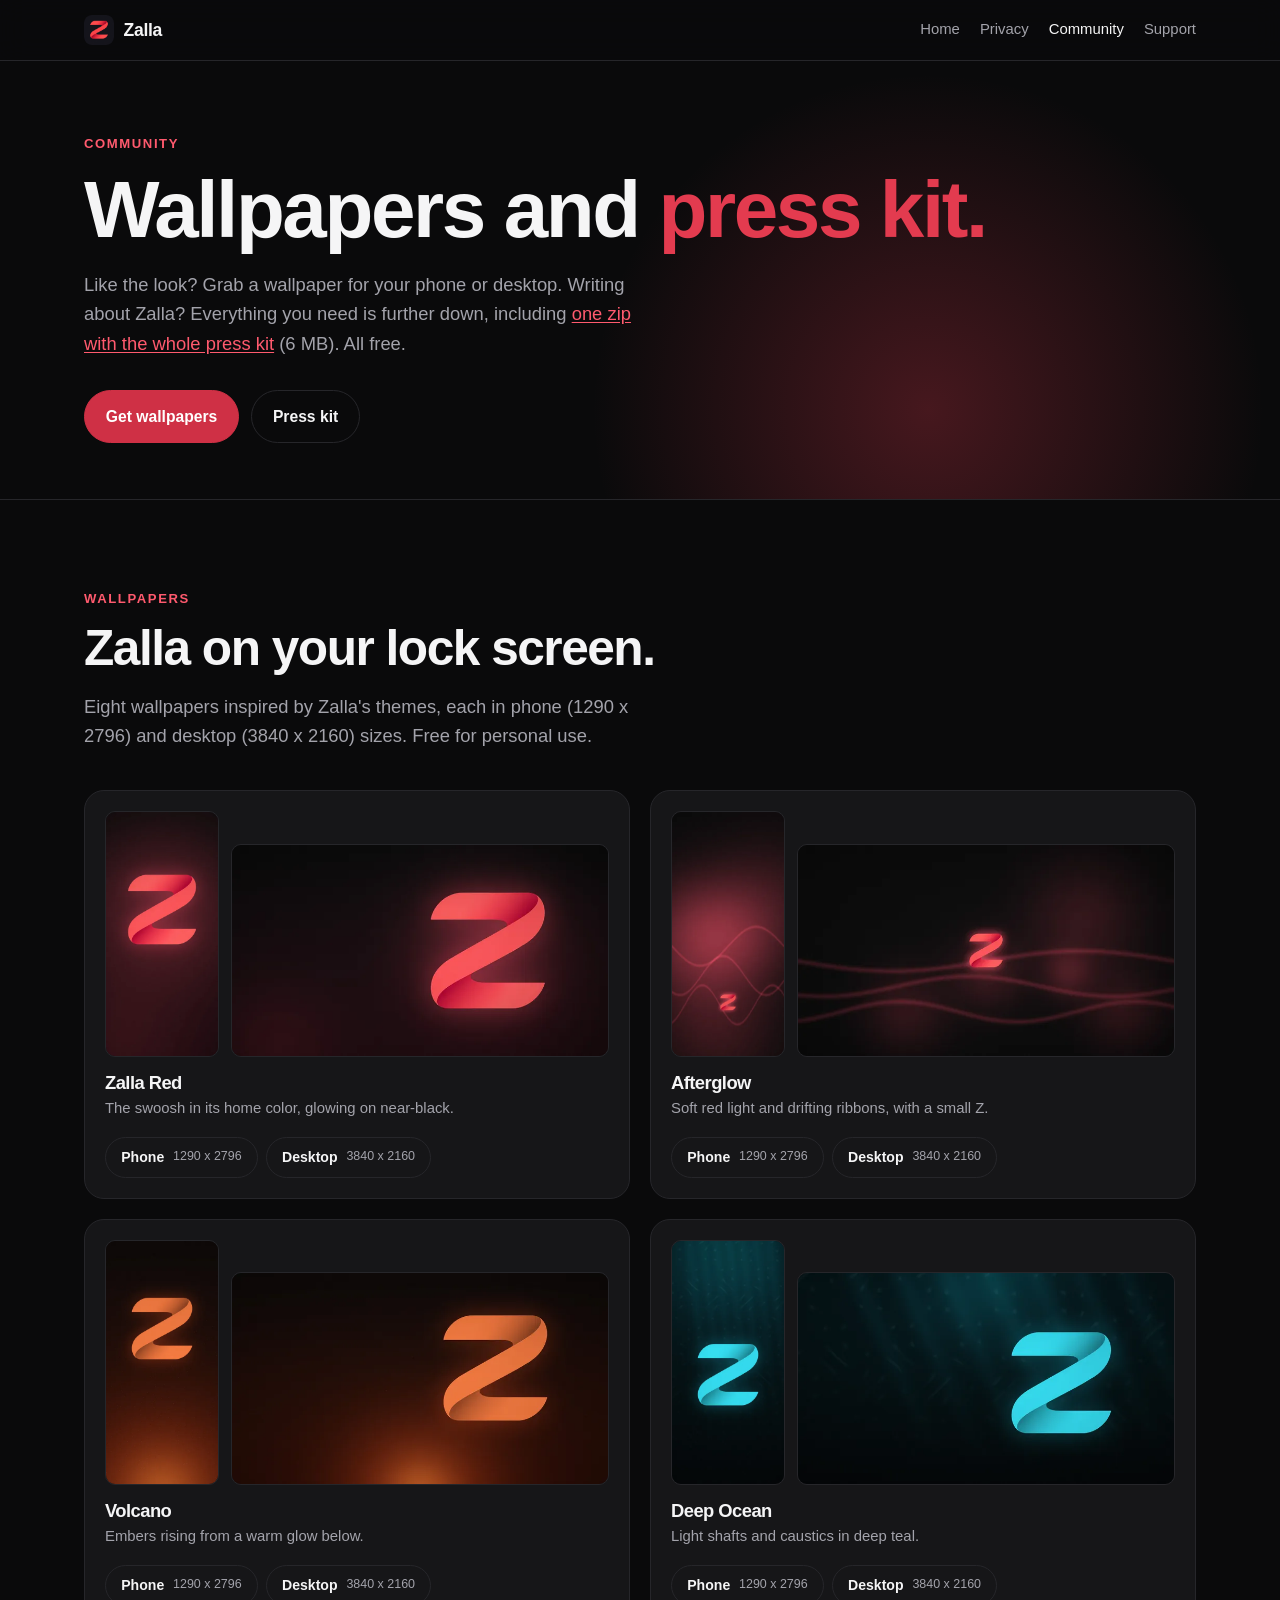
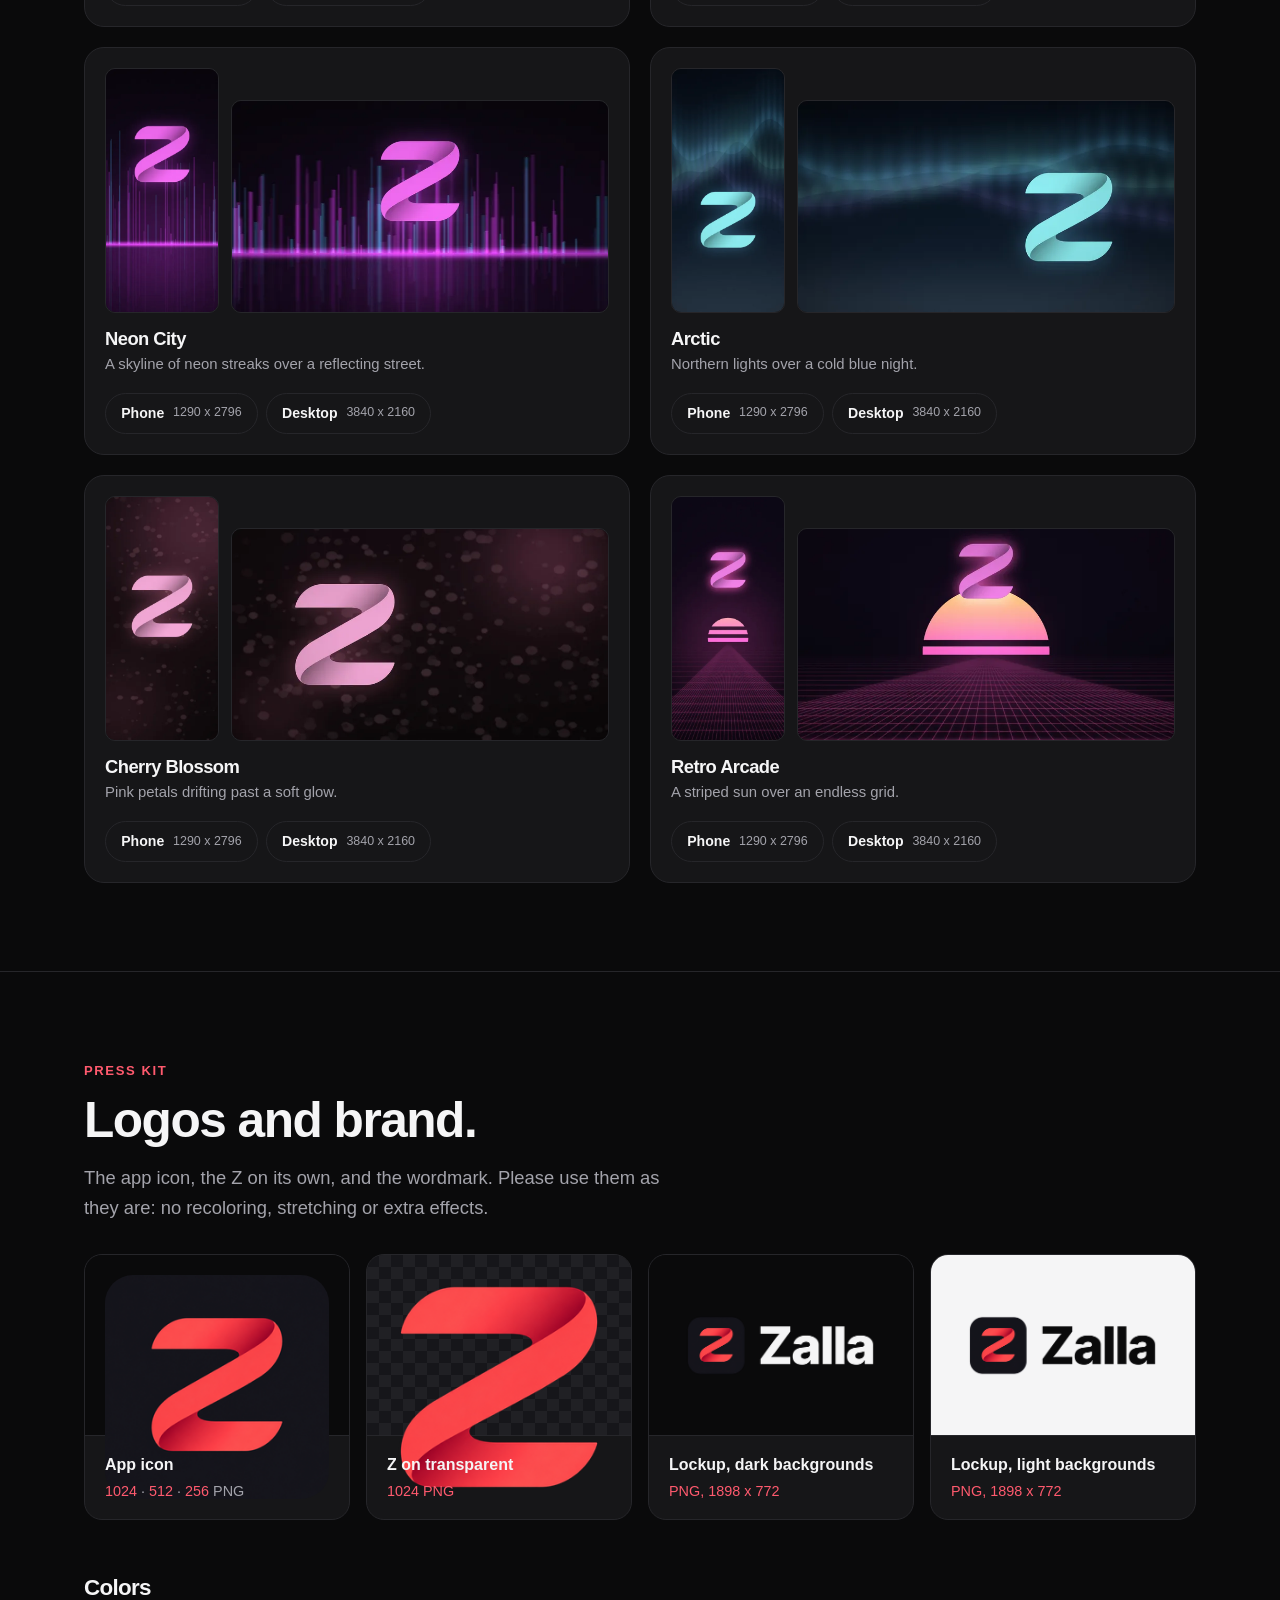
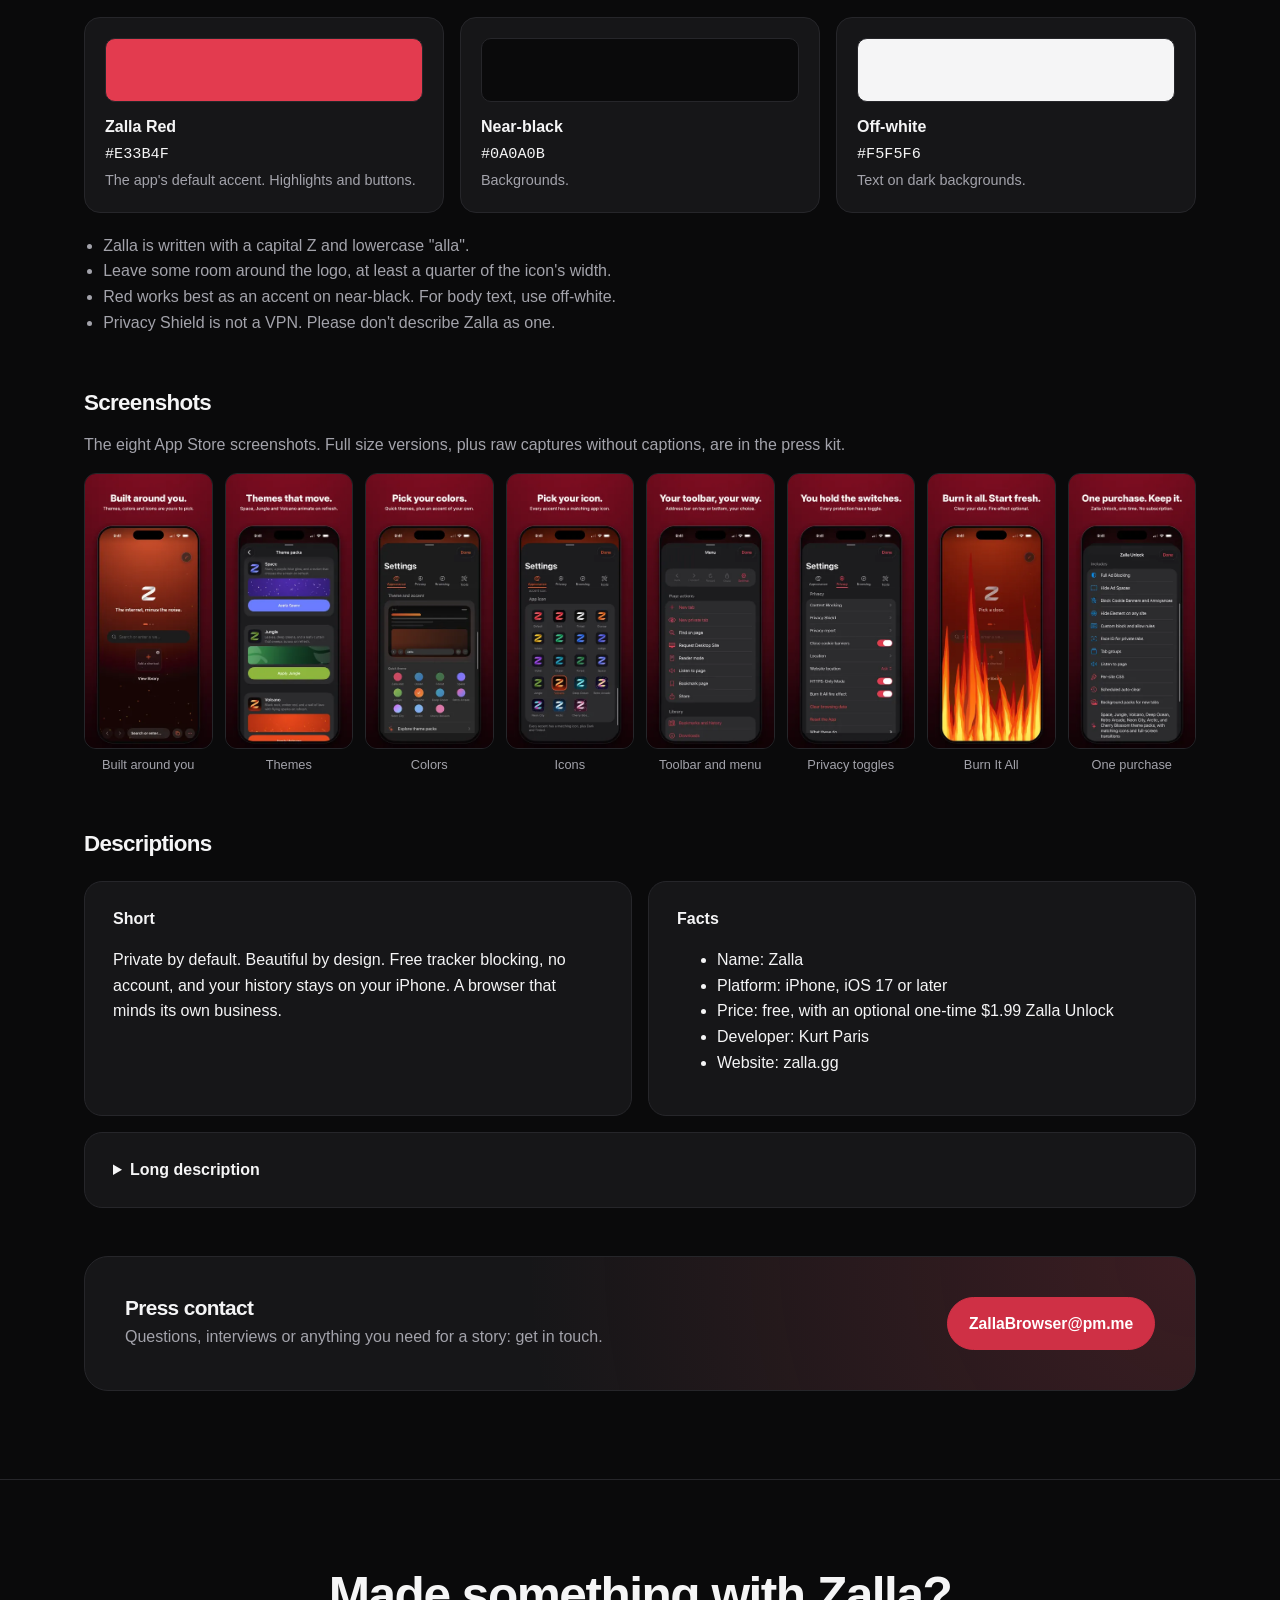
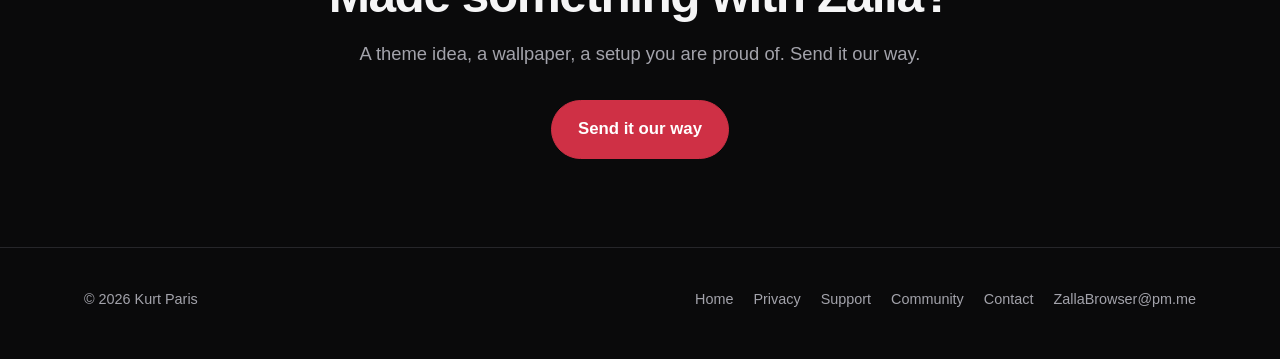
==== commit 6f4fa7b4: "Community: wallpapers first, press kit below" ====
--- a/community/index.html
+++ b/community/index.html
@@ -52,11 +52,93 @@
 <section class="hero community-hero" style="border-top:0">
   <div class="wrap">
     <p class="eyebrow">Community</p>
-    <h1>Press kit and <em>wallpapers.</em></h1>
-    <p class="lede">Writing about Zalla? Everything you need is here. Just like the look? Grab a wallpaper for your phone or desktop. All free.</p>
+    <h1>Wallpapers and <em>press kit.</em></h1>
+    <p class="lede">Like the look? Grab a wallpaper for your phone or desktop. Writing about Zalla? Everything you need is further down, including <a href="/community/zalla-press-kit.zip" download>one zip with the whole press kit</a> (6 MB). All free.</p>
     <div class="actions">
-      <a class="btn btn-red" href="/community/zalla-press-kit.zip" download>Download the press kit <span class="btn-note">ZIP, 6 MB</span></a>
-      <a class="btn" href="#wallpapers">Get wallpapers</a>
+      <a class="btn btn-red" href="#wallpapers">Get wallpapers</a>
+      <a class="btn" href="#press">Press kit</a>
+    </div>
+  </div>
+</section>
+
+<section id="wallpapers">
+  <div class="wrap">
+    <p class="eyebrow">Wallpapers</p>
+    <h2>Zalla on your lock screen.</h2>
+    <p class="lede">Eight wallpapers inspired by Zalla's themes, each in phone (1290 x 2796) and desktop (3840 x 2160) sizes. Free for personal use.</p>
+    <div class="wp-grid">
+      <article class="wp">
+        <div class="wp-shots">
+          <img class="wp-phone" src="/community/wallpapers/thumbs/zalla-red-phone.webp" width="360" height="780" loading="lazy" decoding="async" alt="Zalla Red wallpaper, phone size">
+          <img class="wp-desk" src="/community/wallpapers/thumbs/zalla-red-desktop.webp" width="720" height="405" loading="lazy" decoding="async" alt="Zalla Red wallpaper, desktop size">
+        </div>
+        <h3>Zalla Red</h3>
+        <p>The swoosh in its home color, glowing on near-black.</p>
+        <div class="wp-dl"><a class="btn btn-sm" href="/community/wallpapers/zalla-red-phone.jpg" download>Phone <span>1290 x 2796</span></a><a class="btn btn-sm" href="/community/wallpapers/zalla-red-desktop.jpg" download>Desktop <span>3840 x 2160</span></a></div>
+      </article>
+      <article class="wp">
+        <div class="wp-shots">
+          <img class="wp-phone" src="/community/wallpapers/thumbs/zalla-afterglow-phone.webp" width="360" height="780" loading="lazy" decoding="async" alt="Afterglow wallpaper, phone size">
+          <img class="wp-desk" src="/community/wallpapers/thumbs/zalla-afterglow-desktop.webp" width="720" height="405" loading="lazy" decoding="async" alt="Afterglow wallpaper, desktop size">
+        </div>
+        <h3>Afterglow</h3>
+        <p>Soft red light and drifting ribbons, with a small Z.</p>
+        <div class="wp-dl"><a class="btn btn-sm" href="/community/wallpapers/zalla-afterglow-phone.jpg" download>Phone <span>1290 x 2796</span></a><a class="btn btn-sm" href="/community/wallpapers/zalla-afterglow-desktop.jpg" download>Desktop <span>3840 x 2160</span></a></div>
+      </article>
+      <article class="wp">
+        <div class="wp-shots">
+          <img class="wp-phone" src="/community/wallpapers/thumbs/zalla-volcano-phone.webp" width="360" height="780" loading="lazy" decoding="async" alt="Volcano wallpaper, phone size">
+          <img class="wp-desk" src="/community/wallpapers/thumbs/zalla-volcano-desktop.webp" width="720" height="405" loading="lazy" decoding="async" alt="Volcano wallpaper, desktop size">
+        </div>
+        <h3>Volcano</h3>
+        <p>Embers rising from a warm glow below.</p>
+        <div class="wp-dl"><a class="btn btn-sm" href="/community/wallpapers/zalla-volcano-phone.jpg" download>Phone <span>1290 x 2796</span></a><a class="btn btn-sm" href="/community/wallpapers/zalla-volcano-desktop.jpg" download>Desktop <span>3840 x 2160</span></a></div>
+      </article>
+      <article class="wp">
+        <div class="wp-shots">
+          <img class="wp-phone" src="/community/wallpapers/thumbs/zalla-deep-ocean-phone.webp" width="360" height="780" loading="lazy" decoding="async" alt="Deep Ocean wallpaper, phone size">
+          <img class="wp-desk" src="/community/wallpapers/thumbs/zalla-deep-ocean-desktop.webp" width="720" height="405" loading="lazy" decoding="async" alt="Deep Ocean wallpaper, desktop size">
+        </div>
+        <h3>Deep Ocean</h3>
+        <p>Light shafts and caustics in deep teal.</p>
+        <div class="wp-dl"><a class="btn btn-sm" href="/community/wallpapers/zalla-deep-ocean-phone.jpg" download>Phone <span>1290 x 2796</span></a><a class="btn btn-sm" href="/community/wallpapers/zalla-deep-ocean-desktop.jpg" download>Desktop <span>3840 x 2160</span></a></div>
+      </article>
+      <article class="wp">
+        <div class="wp-shots">
+          <img class="wp-phone" src="/community/wallpapers/thumbs/zalla-neon-city-phone.webp" width="360" height="780" loading="lazy" decoding="async" alt="Neon City wallpaper, phone size">
+          <img class="wp-desk" src="/community/wallpapers/thumbs/zalla-neon-city-desktop.webp" width="720" height="405" loading="lazy" decoding="async" alt="Neon City wallpaper, desktop size">
+        </div>
+        <h3>Neon City</h3>
+        <p>A skyline of neon streaks over a reflecting street.</p>
+        <div class="wp-dl"><a class="btn btn-sm" href="/community/wallpapers/zalla-neon-city-phone.jpg" download>Phone <span>1290 x 2796</span></a><a class="btn btn-sm" href="/community/wallpapers/zalla-neon-city-desktop.jpg" download>Desktop <span>3840 x 2160</span></a></div>
+      </article>
+      <article class="wp">
+        <div class="wp-shots">
+          <img class="wp-phone" src="/community/wallpapers/thumbs/zalla-arctic-phone.webp" width="360" height="780" loading="lazy" decoding="async" alt="Arctic wallpaper, phone size">
+          <img class="wp-desk" src="/community/wallpapers/thumbs/zalla-arctic-desktop.webp" width="720" height="405" loading="lazy" decoding="async" alt="Arctic wallpaper, desktop size">
+        </div>
+        <h3>Arctic</h3>
+        <p>Northern lights over a cold blue night.</p>
+        <div class="wp-dl"><a class="btn btn-sm" href="/community/wallpapers/zalla-arctic-phone.jpg" download>Phone <span>1290 x 2796</span></a><a class="btn btn-sm" href="/community/wallpapers/zalla-arctic-desktop.jpg" download>Desktop <span>3840 x 2160</span></a></div>
+      </article>
+      <article class="wp">
+        <div class="wp-shots">
+          <img class="wp-phone" src="/community/wallpapers/thumbs/zalla-cherry-blossom-phone.webp" width="360" height="780" loading="lazy" decoding="async" alt="Cherry Blossom wallpaper, phone size">
+          <img class="wp-desk" src="/community/wallpapers/thumbs/zalla-cherry-blossom-desktop.webp" width="720" height="405" loading="lazy" decoding="async" alt="Cherry Blossom wallpaper, desktop size">
+        </div>
+        <h3>Cherry Blossom</h3>
+        <p>Pink petals drifting past a soft glow.</p>
+        <div class="wp-dl"><a class="btn btn-sm" href="/community/wallpapers/zalla-cherry-blossom-phone.jpg" download>Phone <span>1290 x 2796</span></a><a class="btn btn-sm" href="/community/wallpapers/zalla-cherry-blossom-desktop.jpg" download>Desktop <span>3840 x 2160</span></a></div>
+      </article>
+      <article class="wp">
+        <div class="wp-shots">
+          <img class="wp-phone" src="/community/wallpapers/thumbs/zalla-retro-arcade-phone.webp" width="360" height="780" loading="lazy" decoding="async" alt="Retro Arcade wallpaper, phone size">
+          <img class="wp-desk" src="/community/wallpapers/thumbs/zalla-retro-arcade-desktop.webp" width="720" height="405" loading="lazy" decoding="async" alt="Retro Arcade wallpaper, desktop size">
+        </div>
+        <h3>Retro Arcade</h3>
+        <p>A striped sun over an endless grid.</p>
+        <div class="wp-dl"><a class="btn btn-sm" href="/community/wallpapers/zalla-retro-arcade-phone.jpg" download>Phone <span>1290 x 2796</span></a><a class="btn btn-sm" href="/community/wallpapers/zalla-retro-arcade-desktop.jpg" download>Desktop <span>3840 x 2160</span></a></div>
+      </article>
     </div>
   </div>
 </section>
@@ -175,88 +257,6 @@
   </div>
 </section>
 
-<section id="wallpapers">
-  <div class="wrap">
-    <p class="eyebrow">Wallpapers</p>
-    <h2>Zalla on your lock screen.</h2>
-    <p class="lede">Eight wallpapers inspired by Zalla's themes, each in phone (1290 x 2796) and desktop (3840 x 2160) sizes. Free for personal use.</p>
-    <div class="wp-grid">
-      <article class="wp">
-        <div class="wp-shots">
-          <img class="wp-phone" src="/community/wallpapers/thumbs/zalla-red-phone.webp" width="360" height="780" loading="lazy" decoding="async" alt="Zalla Red wallpaper, phone size">
-          <img class="wp-desk" src="/community/wallpapers/thumbs/zalla-red-desktop.webp" width="720" height="405" loading="lazy" decoding="async" alt="Zalla Red wallpaper, desktop size">
-        </div>
-        <h3>Zalla Red</h3>
-        <p>The swoosh in its home color, glowing on near-black.</p>
-        <div class="wp-dl"><a class="btn btn-sm" href="/community/wallpapers/zalla-red-phone.jpg" download>Phone <span>1290 x 2796</span></a><a class="btn btn-sm" href="/community/wallpapers/zalla-red-desktop.jpg" download>Desktop <span>3840 x 2160</span></a></div>
-      </article>
-      <article class="wp">
-        <div class="wp-shots">
-          <img class="wp-phone" src="/community/wallpapers/thumbs/zalla-afterglow-phone.webp" width="360" height="780" loading="lazy" decoding="async" alt="Afterglow wallpaper, phone size">
-          <img class="wp-desk" src="/community/wallpapers/thumbs/zalla-afterglow-desktop.webp" width="720" height="405" loading="lazy" decoding="async" alt="Afterglow wallpaper, desktop size">
-        </div>
-        <h3>Afterglow</h3>
-        <p>Soft red light and drifting ribbons, with a small Z.</p>
-        <div class="wp-dl"><a class="btn btn-sm" href="/community/wallpapers/zalla-afterglow-phone.jpg" download>Phone <span>1290 x 2796</span></a><a class="btn btn-sm" href="/community/wallpapers/zalla-afterglow-desktop.jpg" download>Desktop <span>3840 x 2160</span></a></div>
-      </article>
-      <article class="wp">
-        <div class="wp-shots">
-          <img class="wp-phone" src="/community/wallpapers/thumbs/zalla-volcano-phone.webp" width="360" height="780" loading="lazy" decoding="async" alt="Volcano wallpaper, phone size">
-          <img class="wp-desk" src="/community/wallpapers/thumbs/zalla-volcano-desktop.webp" width="720" height="405" loading="lazy" decoding="async" alt="Volcano wallpaper, desktop size">
-        </div>
-        <h3>Volcano</h3>
-        <p>Embers rising from a warm glow below.</p>
-        <div class="wp-dl"><a class="btn btn-sm" href="/community/wallpapers/zalla-volcano-phone.jpg" download>Phone <span>1290 x 2796</span></a><a class="btn btn-sm" href="/community/wallpapers/zalla-volcano-desktop.jpg" download>Desktop <span>3840 x 2160</span></a></div>
-      </article>
-      <article class="wp">
-        <div class="wp-shots">
-          <img class="wp-phone" src="/community/wallpapers/thumbs/zalla-deep-ocean-phone.webp" width="360" height="780" loading="lazy" decoding="async" alt="Deep Ocean wallpaper, phone size">
-          <img class="wp-desk" src="/community/wallpapers/thumbs/zalla-deep-ocean-desktop.webp" width="720" height="405" loading="lazy" decoding="async" alt="Deep Ocean wallpaper, desktop size">
-        </div>
-        <h3>Deep Ocean</h3>
-        <p>Light shafts and caustics in deep teal.</p>
-        <div class="wp-dl"><a class="btn btn-sm" href="/community/wallpapers/zalla-deep-ocean-phone.jpg" download>Phone <span>1290 x 2796</span></a><a class="btn btn-sm" href="/community/wallpapers/zalla-deep-ocean-desktop.jpg" download>Desktop <span>3840 x 2160</span></a></div>
-      </article>
-      <article class="wp">
-        <div class="wp-shots">
-          <img class="wp-phone" src="/community/wallpapers/thumbs/zalla-neon-city-phone.webp" width="360" height="780" loading="lazy" decoding="async" alt="Neon City wallpaper, phone size">
-          <img class="wp-desk" src="/community/wallpapers/thumbs/zalla-neon-city-desktop.webp" width="720" height="405" loading="lazy" decoding="async" alt="Neon City wallpaper, desktop size">
-        </div>
-        <h3>Neon City</h3>
-        <p>A skyline of neon streaks over a reflecting street.</p>
-        <div class="wp-dl"><a class="btn btn-sm" href="/community/wallpapers/zalla-neon-city-phone.jpg" download>Phone <span>1290 x 2796</span></a><a class="btn btn-sm" href="/community/wallpapers/zalla-neon-city-desktop.jpg" download>Desktop <span>3840 x 2160</span></a></div>
-      </article>
-      <article class="wp">
-        <div class="wp-shots">
-          <img class="wp-phone" src="/community/wallpapers/thumbs/zalla-arctic-phone.webp" width="360" height="780" loading="lazy" decoding="async" alt="Arctic wallpaper, phone size">
-          <img class="wp-desk" src="/community/wallpapers/thumbs/zalla-arctic-desktop.webp" width="720" height="405" loading="lazy" decoding="async" alt="Arctic wallpaper, desktop size">
-        </div>
-        <h3>Arctic</h3>
-        <p>Northern lights over a cold blue night.</p>
-        <div class="wp-dl"><a class="btn btn-sm" href="/community/wallpapers/zalla-arctic-phone.jpg" download>Phone <span>1290 x 2796</span></a><a class="btn btn-sm" href="/community/wallpapers/zalla-arctic-desktop.jpg" download>Desktop <span>3840 x 2160</span></a></div>
-      </article>
-      <article class="wp">
-        <div class="wp-shots">
-          <img class="wp-phone" src="/community/wallpapers/thumbs/zalla-cherry-blossom-phone.webp" width="360" height="780" loading="lazy" decoding="async" alt="Cherry Blossom wallpaper, phone size">
-          <img class="wp-desk" src="/community/wallpapers/thumbs/zalla-cherry-blossom-desktop.webp" width="720" height="405" loading="lazy" decoding="async" alt="Cherry Blossom wallpaper, desktop size">
-        </div>
-        <h3>Cherry Blossom</h3>
-        <p>Pink petals drifting past a soft glow.</p>
-        <div class="wp-dl"><a class="btn btn-sm" href="/community/wallpapers/zalla-cherry-blossom-phone.jpg" download>Phone <span>1290 x 2796</span></a><a class="btn btn-sm" href="/community/wallpapers/zalla-cherry-blossom-desktop.jpg" download>Desktop <span>3840 x 2160</span></a></div>
-      </article>
-      <article class="wp">
-        <div class="wp-shots">
-          <img class="wp-phone" src="/community/wallpapers/thumbs/zalla-retro-arcade-phone.webp" width="360" height="780" loading="lazy" decoding="async" alt="Retro Arcade wallpaper, phone size">
-          <img class="wp-desk" src="/community/wallpapers/thumbs/zalla-retro-arcade-desktop.webp" width="720" height="405" loading="lazy" decoding="async" alt="Retro Arcade wallpaper, desktop size">
-        </div>
-        <h3>Retro Arcade</h3>
-        <p>A striped sun over an endless grid.</p>
-        <div class="wp-dl"><a class="btn btn-sm" href="/community/wallpapers/zalla-retro-arcade-phone.jpg" download>Phone <span>1290 x 2796</span></a><a class="btn btn-sm" href="/community/wallpapers/zalla-retro-arcade-desktop.jpg" download>Desktop <span>3840 x 2160</span></a></div>
-      </article>
-    </div>
-  </div>
-</section>
-
 <section class="closer">
   <div class="wrap">
     <h2>Made something with Zalla?</h2>
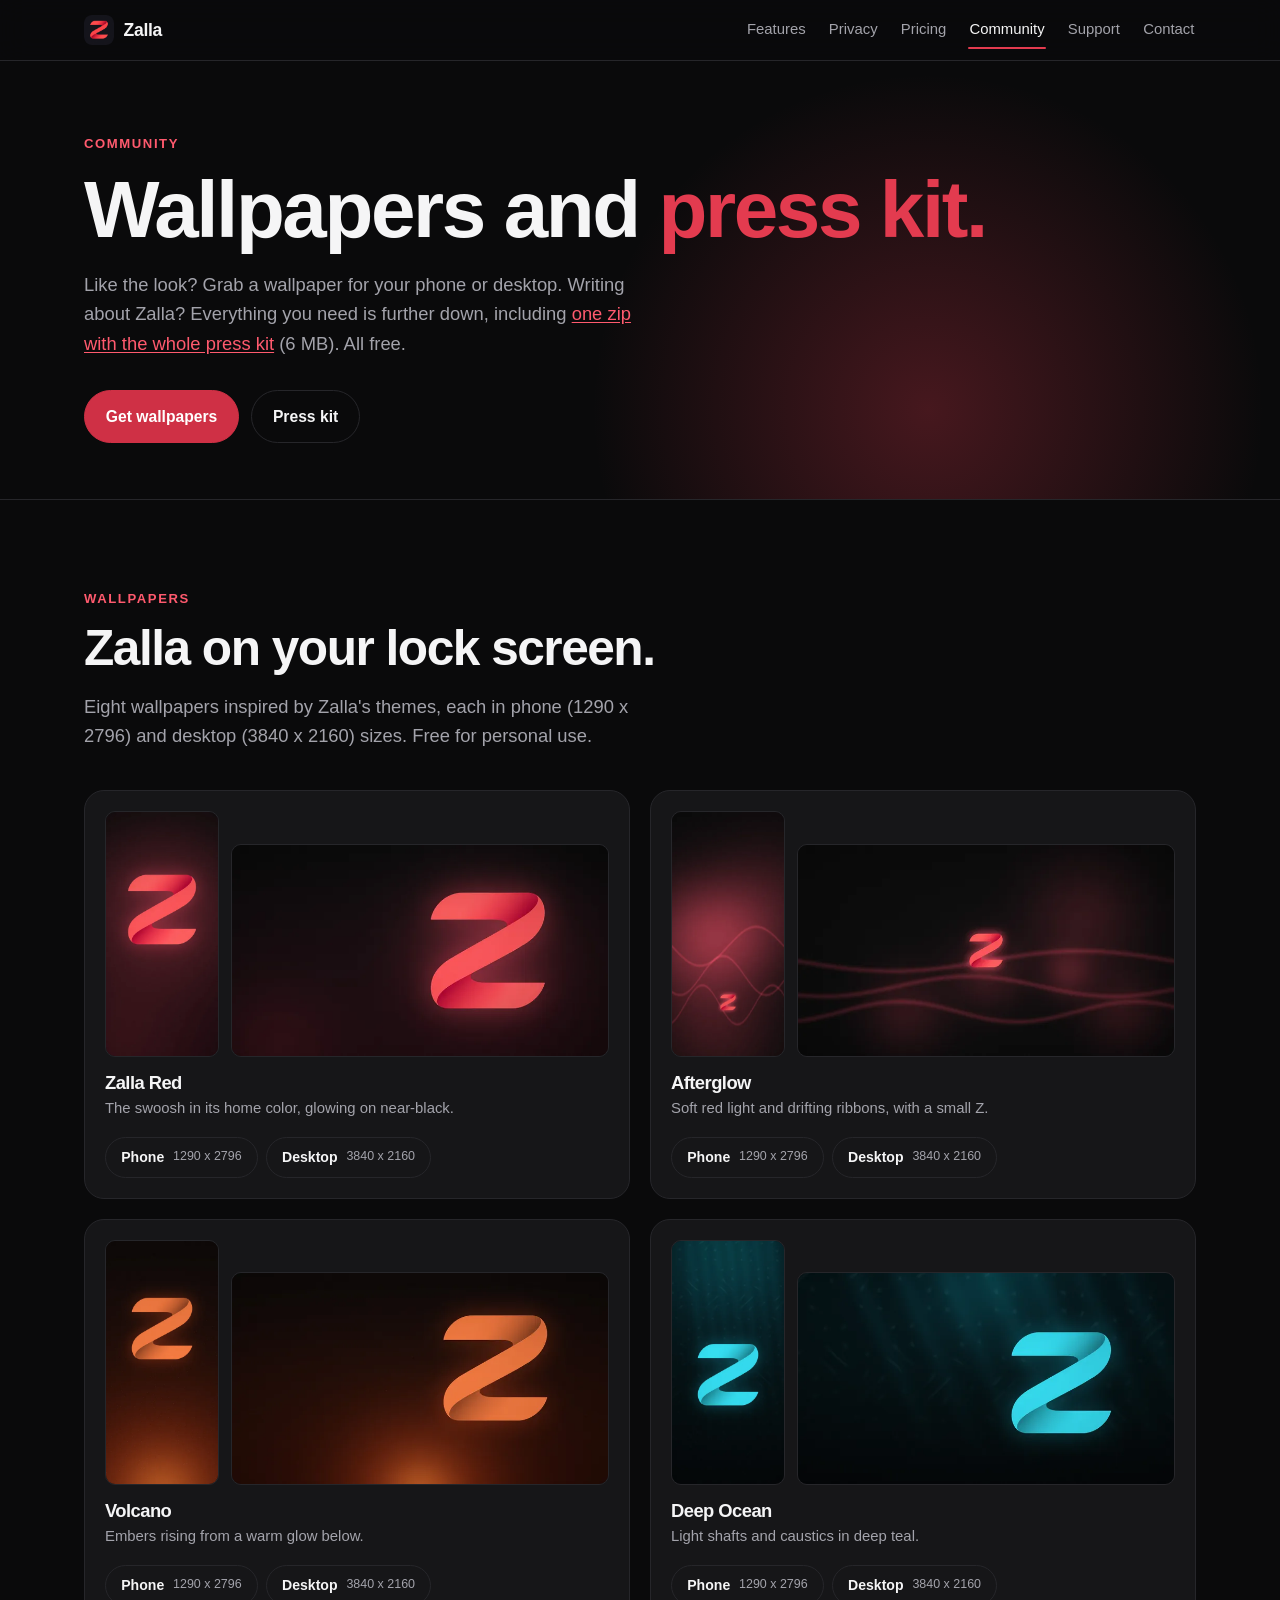
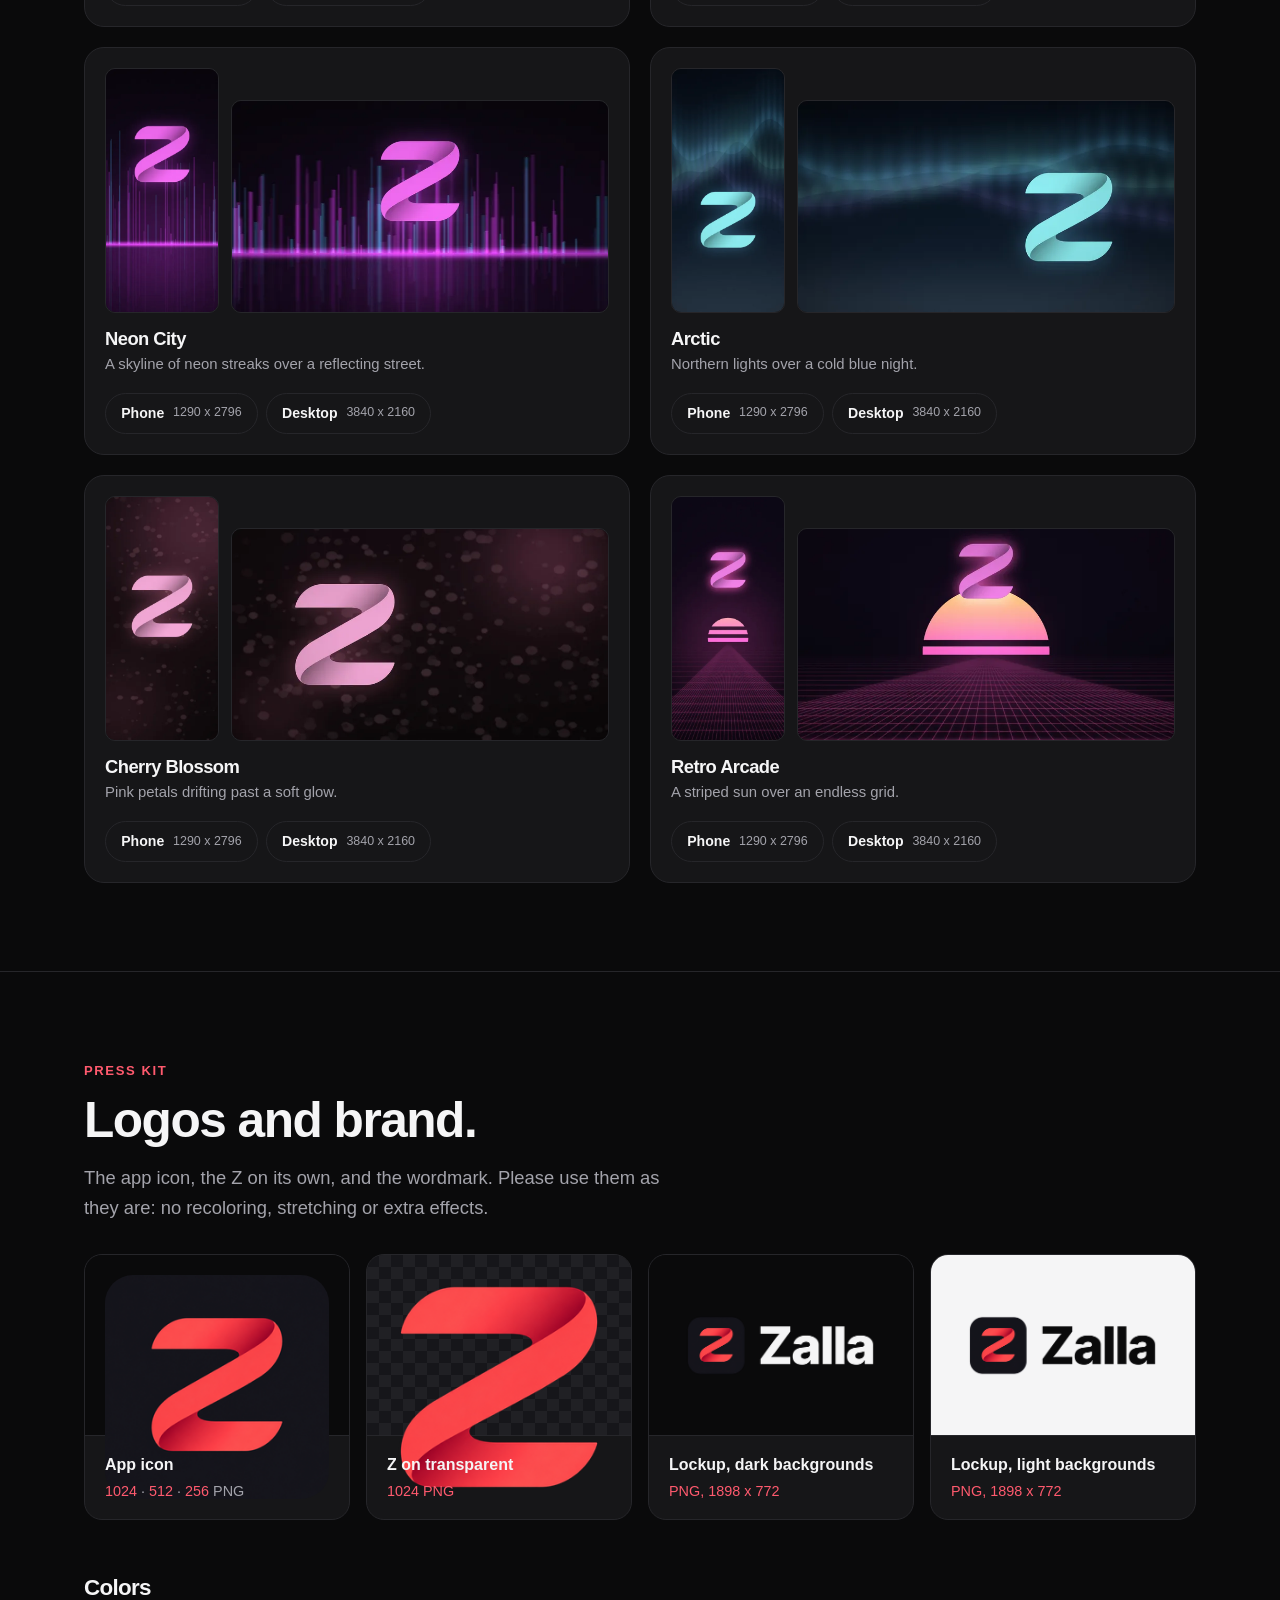
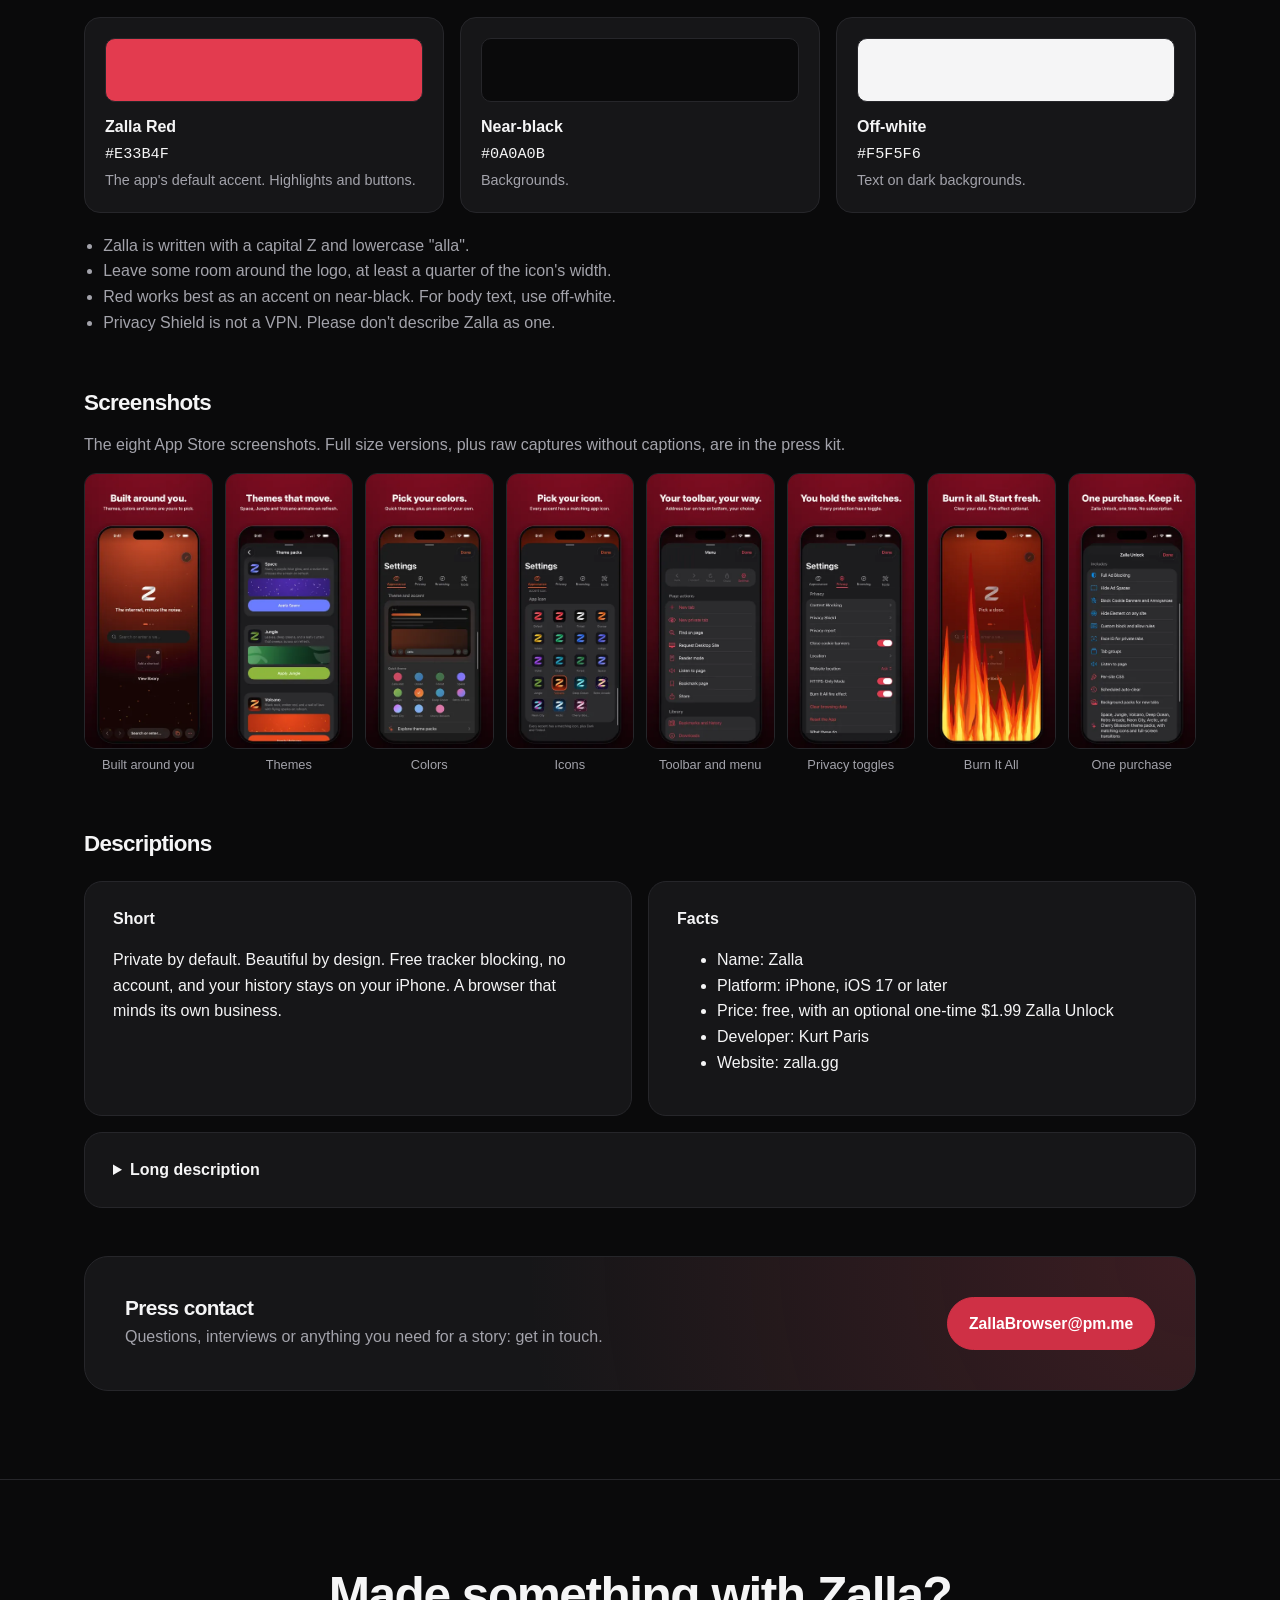
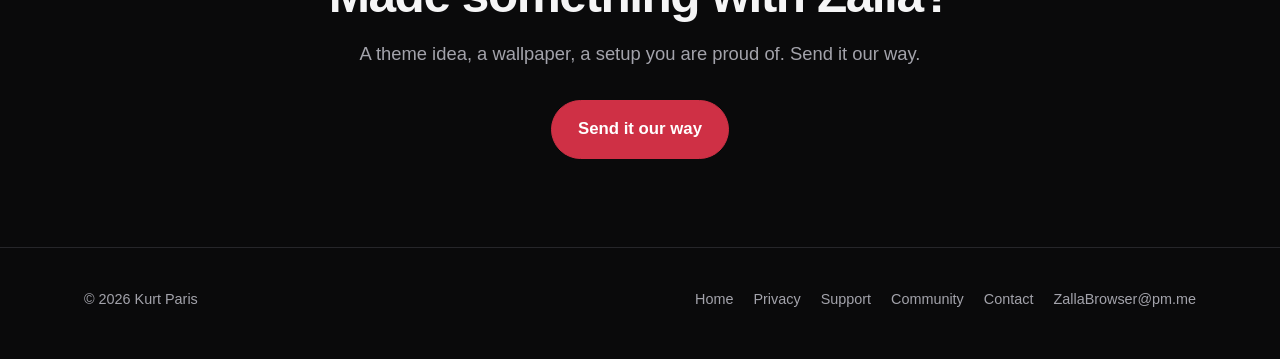
==== commit e11507af: "Site-wide navigation with mobile menu" ====
--- a/community/index.html
+++ b/community/index.html
@@ -39,13 +39,26 @@
 
 <header class="site-header">
   <div class="wrap">
-    <a class="brand" href="/"><img src="/assets/icon-192.png" alt="" width="30" height="30"> Zalla</a>
+    <a class="brand" href="/" aria-label="Zalla home"><img src="/assets/icon-192.png" alt="" width="30" height="30"> Zalla</a>
     <nav class="site-nav" aria-label="Main">
-      <a href="/">Home</a>
-      <a href="/privacy/">Privacy</a>
-      <a href="/community/" aria-current="page">Community</a>
-      <a href="/support/">Support</a>
+        <a href="/#customize">Features</a>
+        <a href="/#privacy">Privacy</a>
+        <a href="/#pricing">Pricing</a>
+        <a href="/community/" aria-current="page">Community</a>
+        <a href="/support/">Support</a>
+        <a href="/#contact">Contact</a>
     </nav>
+    <details class="menu">
+      <summary aria-label="Open menu"><span class="bars" aria-hidden="true"></span></summary>
+      <nav class="menu-panel" aria-label="Main menu">
+        <a href="/#customize">Features</a>
+        <a href="/#privacy">Privacy</a>
+        <a href="/#pricing">Pricing</a>
+        <a href="/community/" aria-current="page">Community</a>
+        <a href="/support/">Support</a>
+        <a href="/#contact">Contact</a>
+      </nav>
+    </details>
   </div>
 </header>
 <main id="main">
@@ -271,5 +284,6 @@
     <nav aria-label="Footer"><a href="/">Home</a><a href="/privacy/">Privacy</a><a href="/support/">Support</a><a href="/community/">Community</a><a href="/#contact">Contact</a><a href="mailto:ZallaBrowser@pm.me">ZallaBrowser@pm.me</a></nav>
   </div>
 </footer>
+<script>document.addEventListener("keydown",function(e){if(e.key==="Escape"){var d=document.querySelector("details.menu[open]");if(d){d.removeAttribute("open");d.querySelector("summary").focus();}}});document.addEventListener("click",function(e){var d=document.querySelector("details.menu[open]");if(d&&(!d.contains(e.target)||e.target.closest(".menu-panel a")))d.removeAttribute("open");});</script>
 </body>
 </html>
--- a/assets/site.css
+++ b/assets/site.css
@@ -14,7 +14,7 @@
 .site-nav{display:flex;gap:1.25rem;font-size:.93rem}
 .site-nav a{color:var(--muted)}
 .site-nav a:hover,.site-nav a[aria-current=page]{color:var(--text);text-decoration:none}
-@media(max-width:640px){.site-nav .opt{display:none}}
+
 h1,h2,h3{letter-spacing:-.03em;line-height:1.1;margin:0}
 .eyebrow{color:var(--red2);font-weight:600;font-size:.82rem;letter-spacing:.12em;text-transform:uppercase;margin:0 0 .75rem}
 .lede{color:var(--muted);font-size:1.15rem;max-width:36rem}
@@ -188,3 +188,26 @@
 .wp-dl{display:flex;flex-wrap:wrap;gap:.5rem}
 @media(max-width:960px){.logo-grid{grid-template-columns:1fr 1fr}.slides{grid-template-columns:repeat(4,1fr)}.wp-grid{grid-template-columns:1fr}}
 @media(max-width:600px){.swatches{grid-template-columns:1fr}.logo-grid{grid-template-columns:1fr}.slides{grid-template-columns:repeat(2,1fr)}}
+
+.site-header .wrap{position:relative}
+.site-nav{align-items:center}
+.site-nav a{padding:.35rem .1rem;position:relative}
+.site-nav a[aria-current=page]{color:var(--text)}
+.site-nav a[aria-current=page]::after{content:"";position:absolute;left:0;right:0;bottom:-2px;height:2px;border-radius:2px;background:var(--red)}
+.menu{display:none}
+.menu summary{list-style:none;cursor:pointer;width:44px;height:44px;display:grid;place-items:center;border-radius:12px;border:1px solid var(--line);background:var(--card)}
+.menu summary::-webkit-details-marker{display:none}
+.bars,.bars::before,.bars::after{display:block;width:18px;height:2px;border-radius:2px;background:var(--text);transition:transform .2s,opacity .2s}
+.bars{position:relative}
+.bars::before,.bars::after{content:"";position:absolute;left:0}
+.bars::before{top:-6px}.bars::after{top:6px}
+.menu[open] .bars{background:transparent}
+.menu[open] .bars::before{transform:translateY(6px) rotate(45deg)}
+.menu[open] .bars::after{transform:translateY(-6px) rotate(-45deg)}
+.menu-panel{position:fixed;left:0;right:0;top:60px;background:#0e0e10;backdrop-filter:blur(16px);-webkit-backdrop-filter:blur(16px);border-bottom:1px solid var(--line);padding:.5rem 1.25rem 1.25rem;display:grid;box-shadow:0 20px 40px rgba(0,0,0,.5)}
+.menu-panel a{color:var(--text);font-size:1.1rem;font-weight:600;padding:.9rem .25rem;border-bottom:1px solid var(--line)}
+.menu-panel a:last-child{border-bottom:0}
+.menu-panel a:hover{text-decoration:none;color:var(--red2)}
+.menu-panel a[aria-current=page]{color:var(--red2)}
+@media(max-width:860px){.site-nav{display:none}.menu{display:block}}
+[id]{scroll-margin-top:72px}
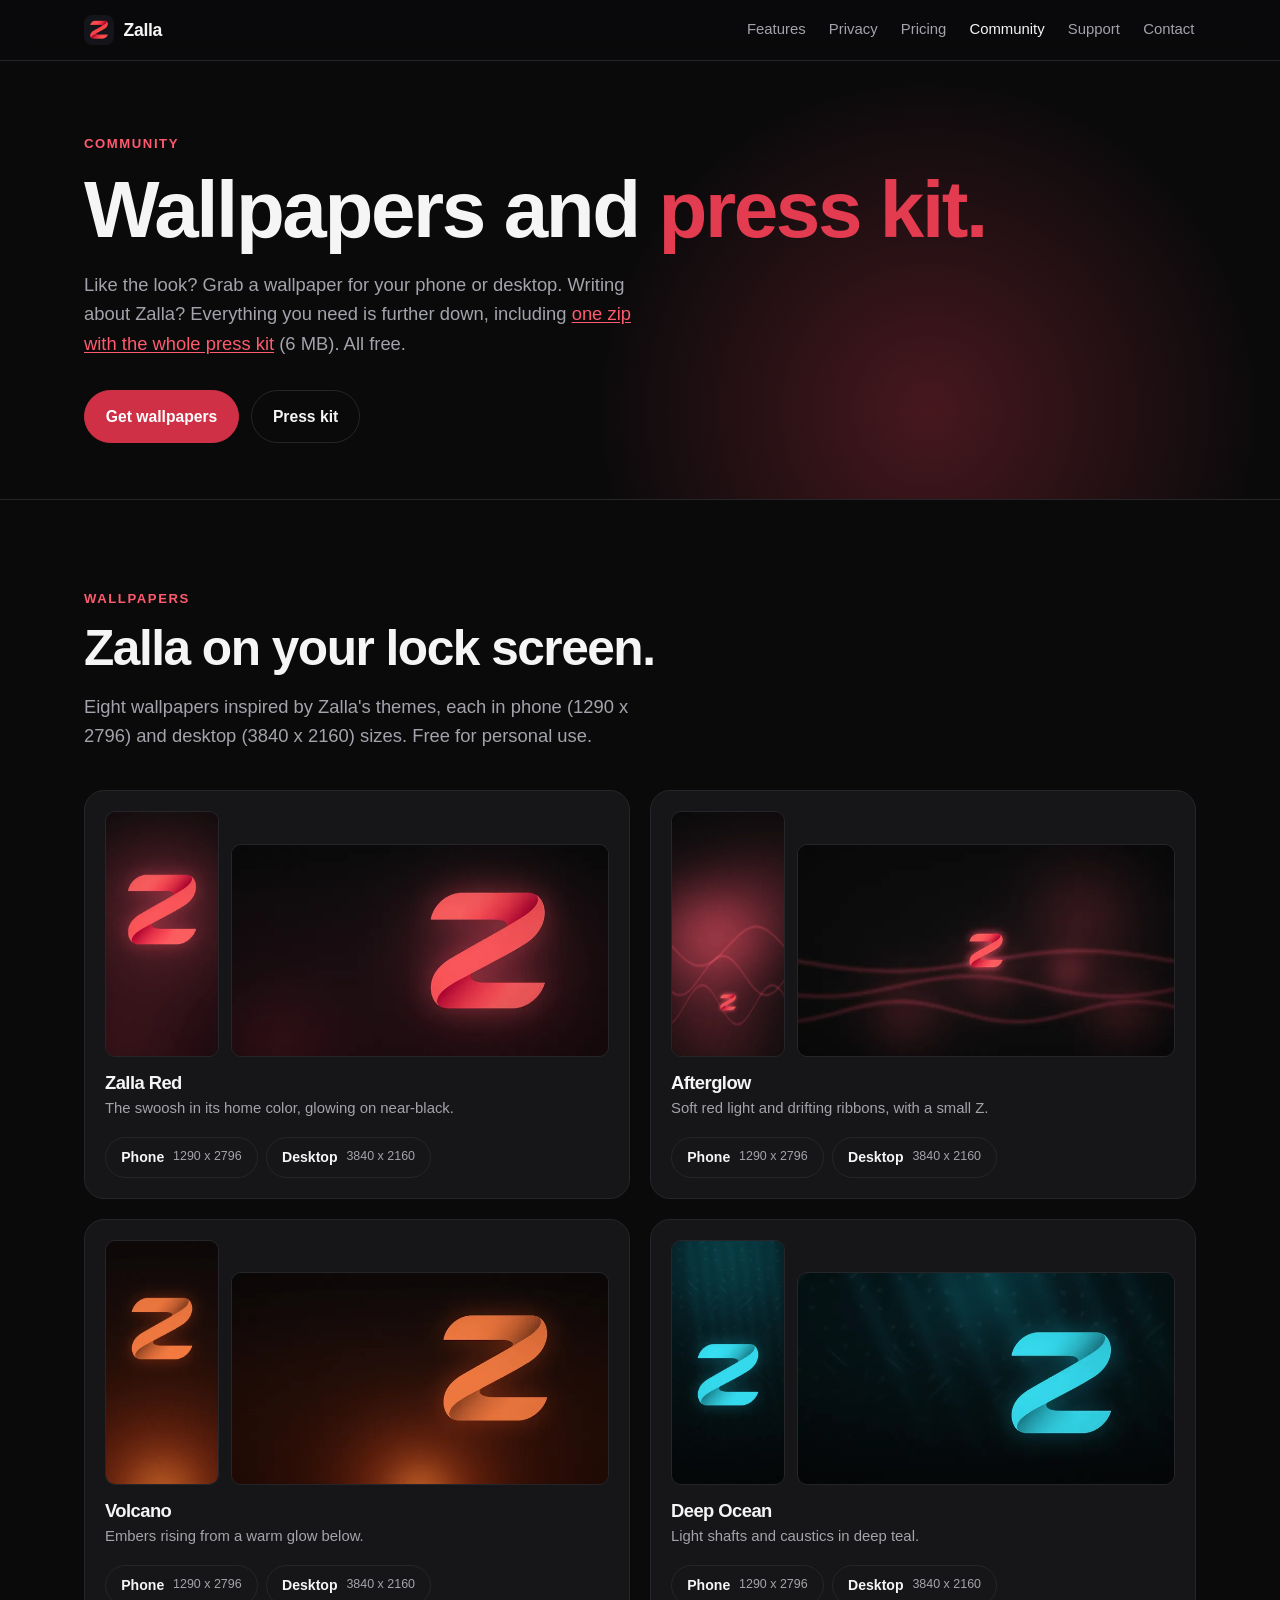
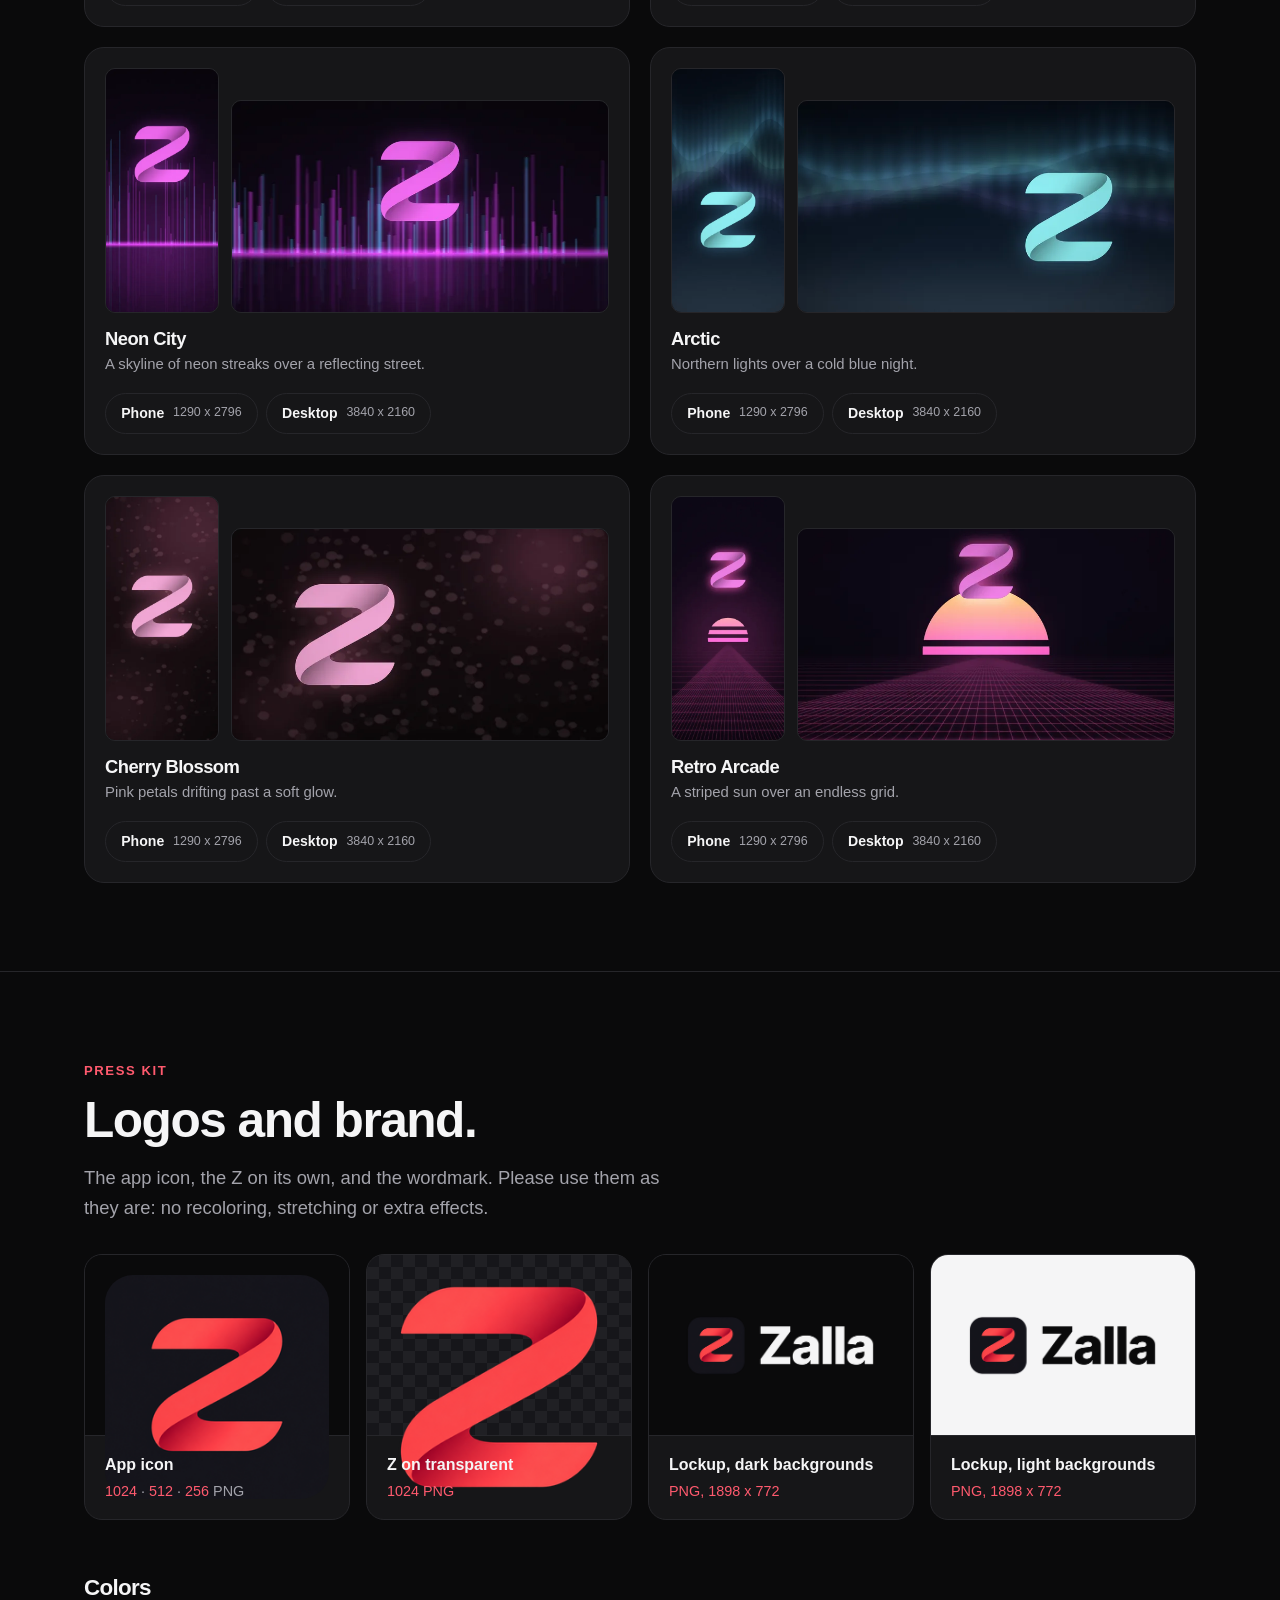
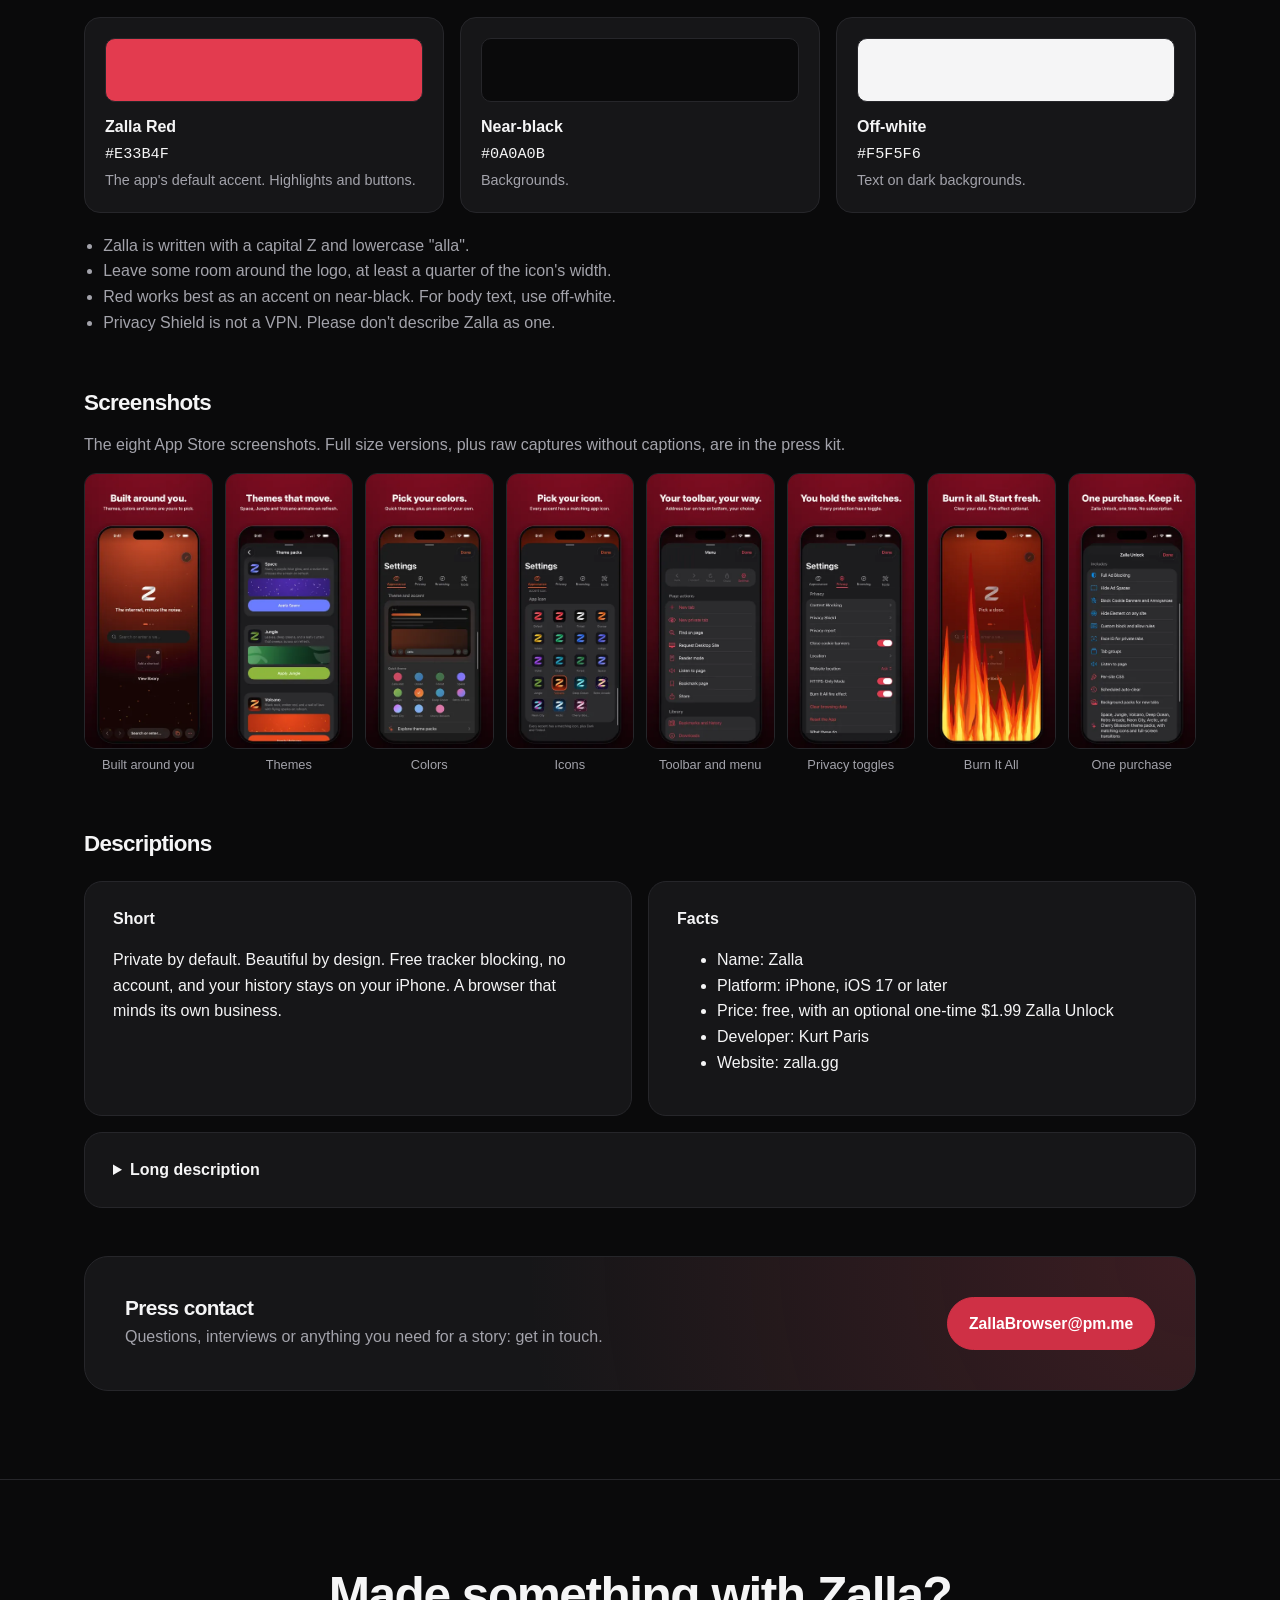
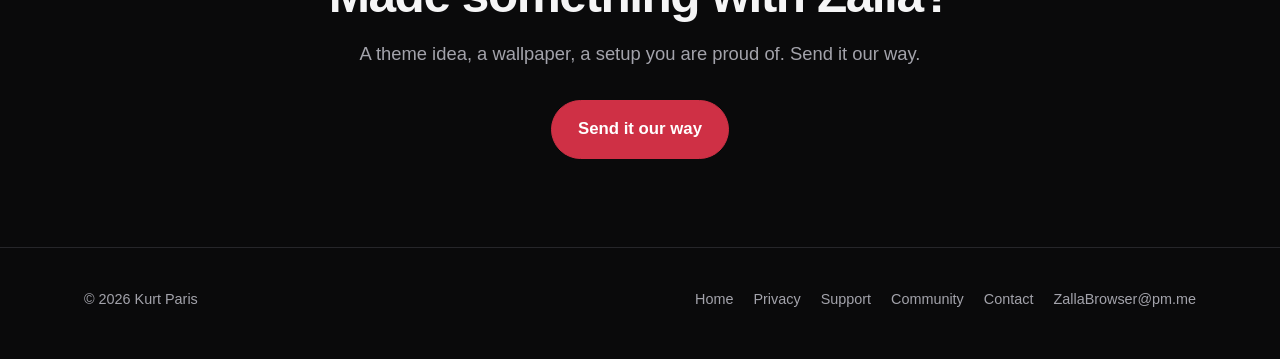
==== commit 50e0d804: "Fix mobile overflow from stale CSS: versioned stylesheet, robust header, mobile pass" ====
--- a/community/index.html
+++ b/community/index.html
@@ -2,7 +2,7 @@
 <html lang="en">
 <head>
 <meta charset="utf-8">
-<meta name="viewport" content="width=device-width, initial-scale=1">
+<meta name="viewport" content="width=device-width, initial-scale=1, viewport-fit=cover">
 <title>Community and press kit · Zalla</title>
 <meta name="description" content="Zalla press kit with logos, brand colors, screenshots and descriptions, plus free Zalla wallpapers for iPhone and desktop.">
 <link rel="canonical" href="https://zalla.gg/community/">
@@ -32,7 +32,7 @@
 <meta name="twitter:description" content="Logos, screenshots and brand colors for writing about Zalla, and free wallpapers for your phone and desktop.">
 <meta name="twitter:image" content="https://zalla.gg/assets/og.png">
 <meta name="twitter:image:alt" content="Zalla app icon and the Zalla new tab page on iPhone, with the line Built around you.">
-<link rel="stylesheet" href="/assets/site.css">
+<link rel="stylesheet" href="/assets/site.css?v=5cd1e75e">
 <script type="application/ld+json">{"@context":"https://schema.org","@type":"WebPage","name":"Zalla Community: press kit and wallpapers","url":"https://zalla.gg/community/","isPartOf":{"@id":"https://zalla.gg/#website"},"inLanguage":"en"}</script>
 </head>
 <body><a class="skip" href="#main">Skip to content</a>
@@ -153,6 +153,7 @@
         <div class="wp-dl"><a class="btn btn-sm" href="/community/wallpapers/zalla-retro-arcade-phone.jpg" download>Phone <span>1290 x 2796</span></a><a class="btn btn-sm" href="/community/wallpapers/zalla-retro-arcade-desktop.jpg" download>Desktop <span>3840 x 2160</span></a></div>
       </article>
     </div>
+    <p class="swipe-hint" aria-hidden="true">Swipe for more wallpapers</p>
   </div>
 </section>
 
--- a/assets/site.css
+++ b/assets/site.css
@@ -204,10 +204,72 @@
 .menu[open] .bars{background:transparent}
 .menu[open] .bars::before{transform:translateY(6px) rotate(45deg)}
 .menu[open] .bars::after{transform:translateY(-6px) rotate(-45deg)}
-.menu-panel{position:fixed;left:0;right:0;top:60px;background:#0e0e10;backdrop-filter:blur(16px);-webkit-backdrop-filter:blur(16px);border-bottom:1px solid var(--line);padding:.5rem 1.25rem 1.25rem;display:grid;box-shadow:0 20px 40px rgba(0,0,0,.5)}
+.menu-panel{position:absolute;left:0;right:0;top:100%;background:#0e0e10;backdrop-filter:blur(16px);-webkit-backdrop-filter:blur(16px);border-bottom:1px solid var(--line);padding:.5rem 1.25rem 1.25rem;display:grid;box-shadow:0 20px 40px rgba(0,0,0,.5)}
 .menu-panel a{color:var(--text);font-size:1.1rem;font-weight:600;padding:.9rem .25rem;border-bottom:1px solid var(--line)}
 .menu-panel a:last-child{border-bottom:0}
 .menu-panel a:hover{text-decoration:none;color:var(--red2)}
 .menu-panel a[aria-current=page]{color:var(--red2)}
 @media(max-width:860px){.site-nav{display:none}.menu{display:block}}
 [id]{scroll-margin-top:72px}
+
+/* robustness and mobile pass */
+html,body{overflow-x:clip;max-width:100%}
+body{-webkit-text-size-adjust:100%;text-size-adjust:100%}
+.site-header .wrap{min-width:0}
+.site-nav{min-width:0;overflow:hidden;flex-wrap:nowrap}
+.site-nav a{white-space:nowrap;flex:none}
+.brand{flex:none}
+.wrap{padding-left:max(1.25rem,env(safe-area-inset-left));padding-right:max(1.25rem,env(safe-area-inset-right))}
+.site-header{padding-top:env(safe-area-inset-top)}
+.site-footer{padding-bottom:max(3rem,calc(env(safe-area-inset-bottom) + 1.5rem))}
+.menu-panel{padding-left:max(1.25rem,env(safe-area-inset-left));padding-right:max(1.25rem,env(safe-area-inset-right));max-height:calc(100dvh - 60px);overflow-y:auto}
+.menu-panel a{min-height:48px;display:flex;align-items:center}
+img,video,svg{max-width:100%}
+@media(max-width:860px){
+ .site-footer nav a,.site-footer span{display:inline-flex;align-items:center;min-height:44px}
+ .site-footer .wrap{flex-direction:column;align-items:flex-start;gap:.5rem}
+ .site-footer nav{gap:.25rem 1.25rem}
+ .btn,.btn-sm{min-height:44px}
+ .faq summary{min-height:44px;align-items:center}
+ .logo-card figcaption a,.doc a,.lede a{display:inline-block;padding:.35rem 0}
+}
+@media(max-width:600px){
+ body{font-size:16px}
+ section{padding:3.25rem 0}
+ section h2{font-size:clamp(1.7rem,7.5vw,2.2rem)}
+ .lede{font-size:1.05rem}
+ .hero{padding:2.5rem 0 2.5rem}
+ .hero h1{font-size:clamp(2.4rem,11vw,3rem)}
+ .hero .wrap{gap:2rem}
+ .hero .actions{gap:.6rem}
+ .hero .actions .btn{flex:1 1 auto;justify-content:center}
+ /* carousels */
+ .showcase,.wp-grid,.slides{display:flex;overflow-x:auto;scroll-snap-type:x mandatory;gap:.9rem;margin-left:calc(-1*max(1.25rem,env(safe-area-inset-left)));margin-right:calc(-1*max(1.25rem,env(safe-area-inset-right)));padding:0 max(1.25rem,env(safe-area-inset-left)) .75rem;scroll-padding:0 max(1.25rem,env(safe-area-inset-left));-webkit-overflow-scrolling:touch;overscroll-behavior-x:contain;scrollbar-width:none}
+ .showcase::-webkit-scrollbar,.wp-grid::-webkit-scrollbar,.slides::-webkit-scrollbar{display:none}
+ .showcase figure{flex:0 0 62%;scroll-snap-align:start}
+ .showcase .phone{width:100%}
+ .wp-grid .wp{flex:0 0 84%;scroll-snap-align:start}
+ .slides figure{flex:0 0 42%;scroll-snap-align:start}
+ .wp-shots{grid-template-columns:1fr 2.6fr}
+ .swipe-hint{display:block}
+ /* compact press kit */
+ .logo-grid{grid-template-columns:1fr 1fr;gap:.75rem}
+ .logo-stage{height:110px;padding:.75rem}
+ .logo-stage img{max-height:80px;width:auto;height:auto}
+ .logo-card figcaption{padding:.75rem .85rem;font-size:.9rem}
+ .swatches{grid-template-columns:repeat(3,1fr);gap:.5rem}
+ .swatch{padding:.75rem}
+ .swatch .chipc{height:40px}
+ .swatch span:last-child{display:none}
+ .sub{margin:2.5rem 0 .75rem;font-size:1.25rem}
+ .contact-card{padding:1.5rem}
+ .contact-actions .btn{width:100%;justify-content:center}
+ /* readable policy */
+ .doc{padding:2.25rem max(1.25rem,env(safe-area-inset-left)) 3.5rem}
+ .doc p,.doc li{font-size:1.02rem;line-height:1.7;overflow-wrap:anywhere}
+ .doc h2{font-size:1.25rem;margin-top:2rem}
+ .support-cta{width:100%}
+ .support-cta .btn{width:100%;justify-content:center}
+ .grid,.pricing,.fixes,.duo,.facts{grid-template-columns:1fr}
+}
+.swipe-hint{display:none;color:var(--muted);font-size:.85rem;margin:.75rem 0 0}
